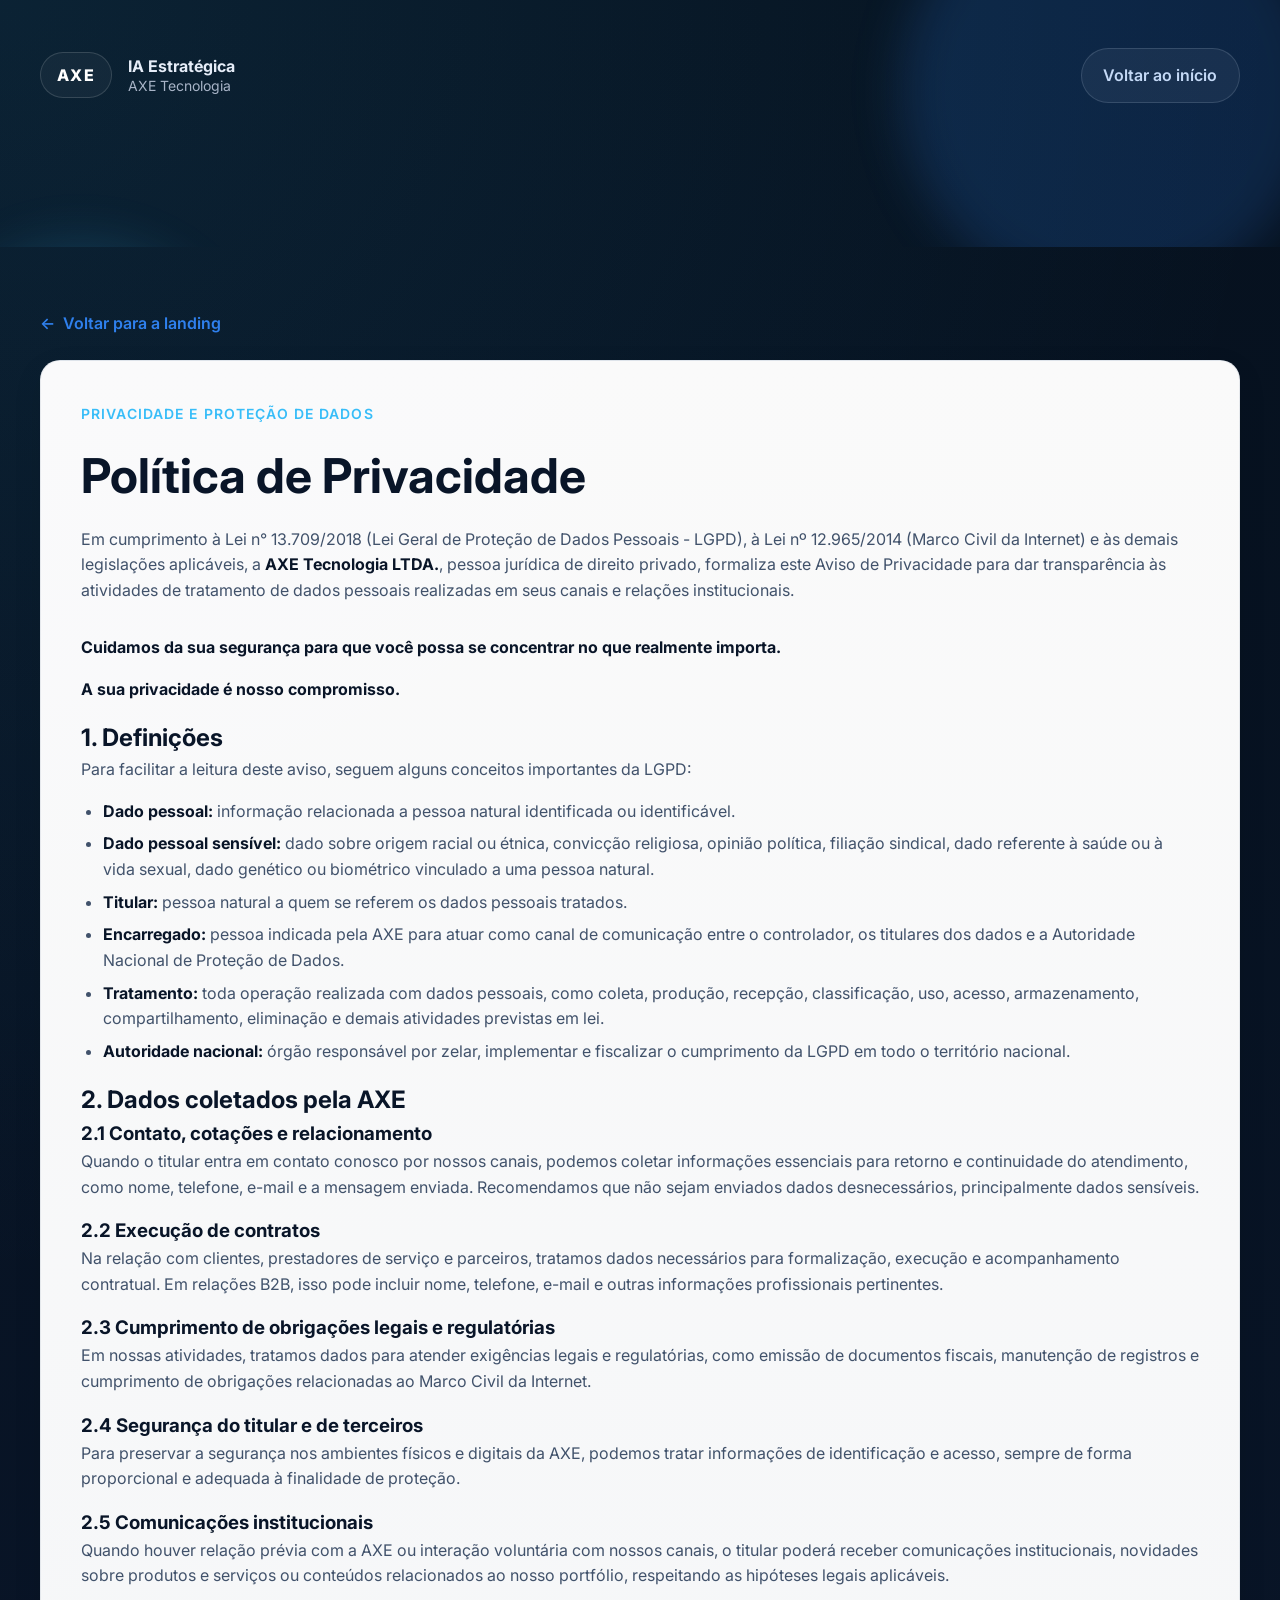
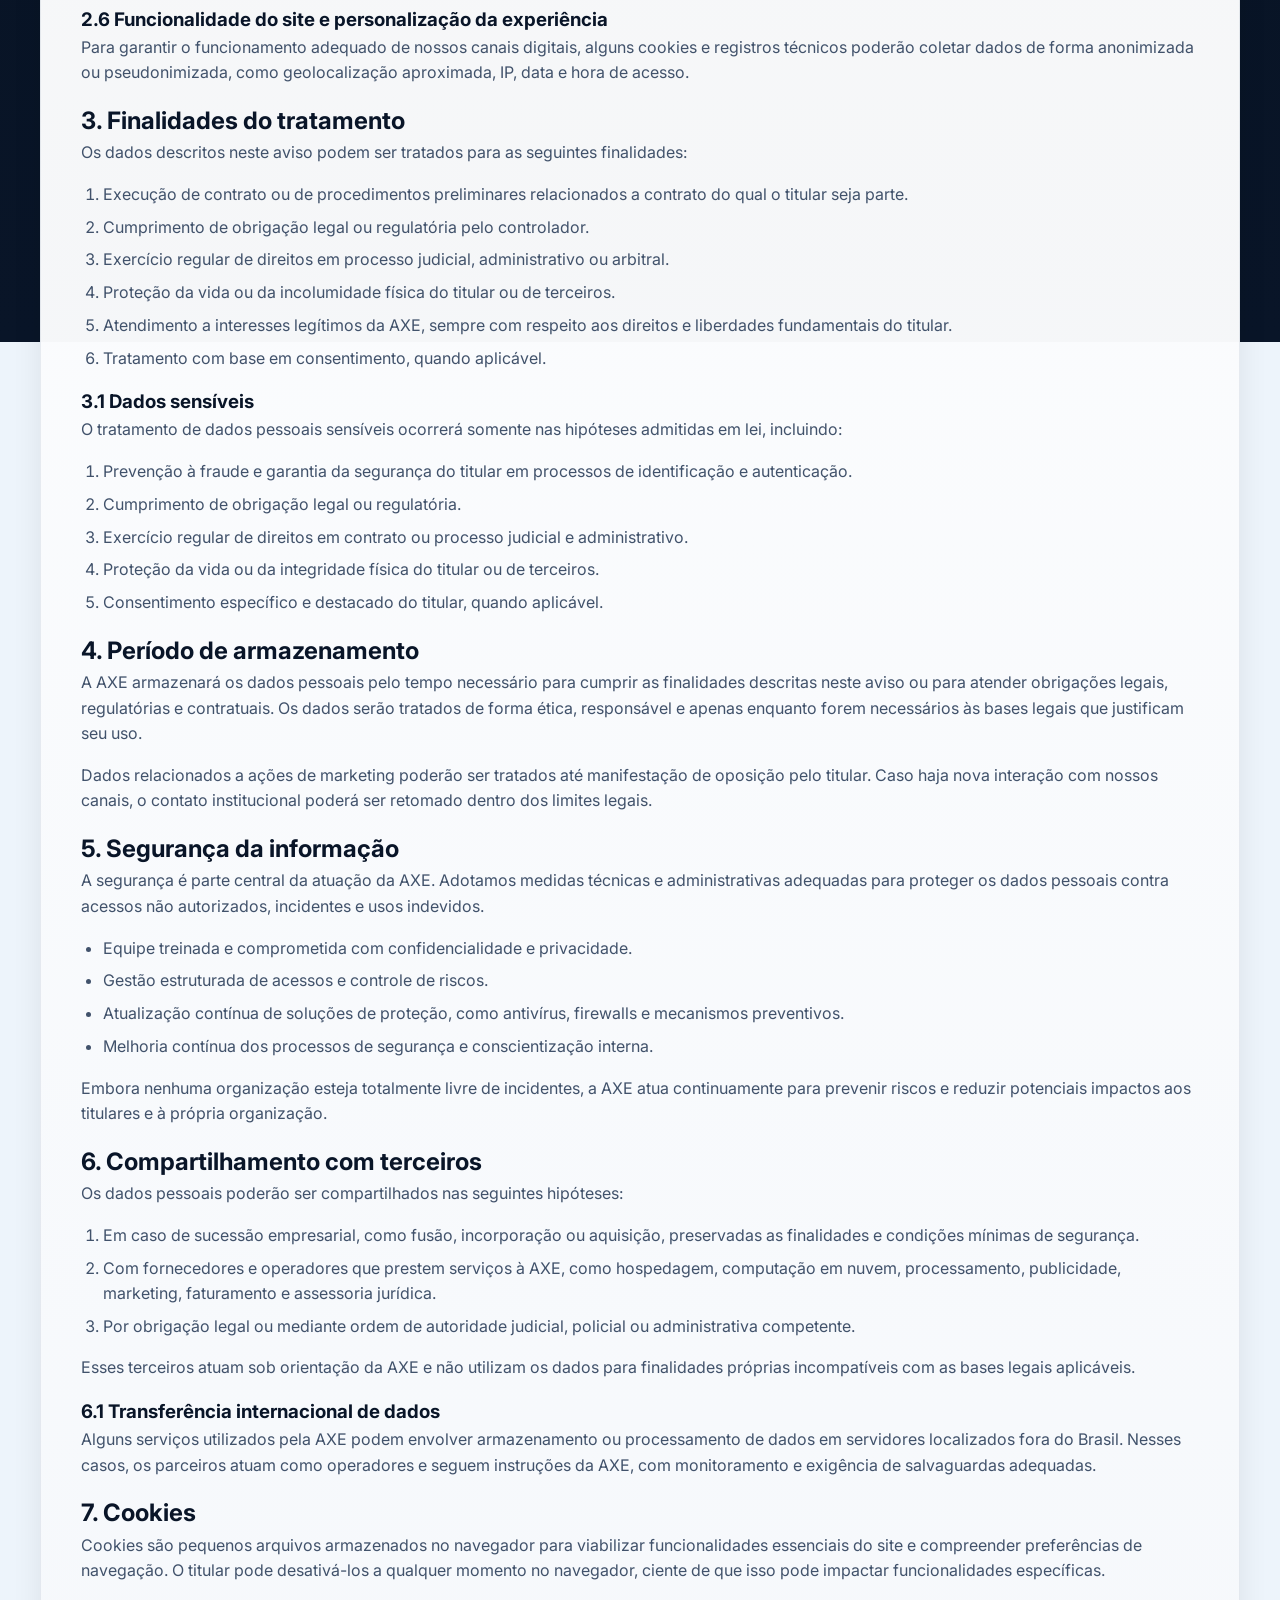
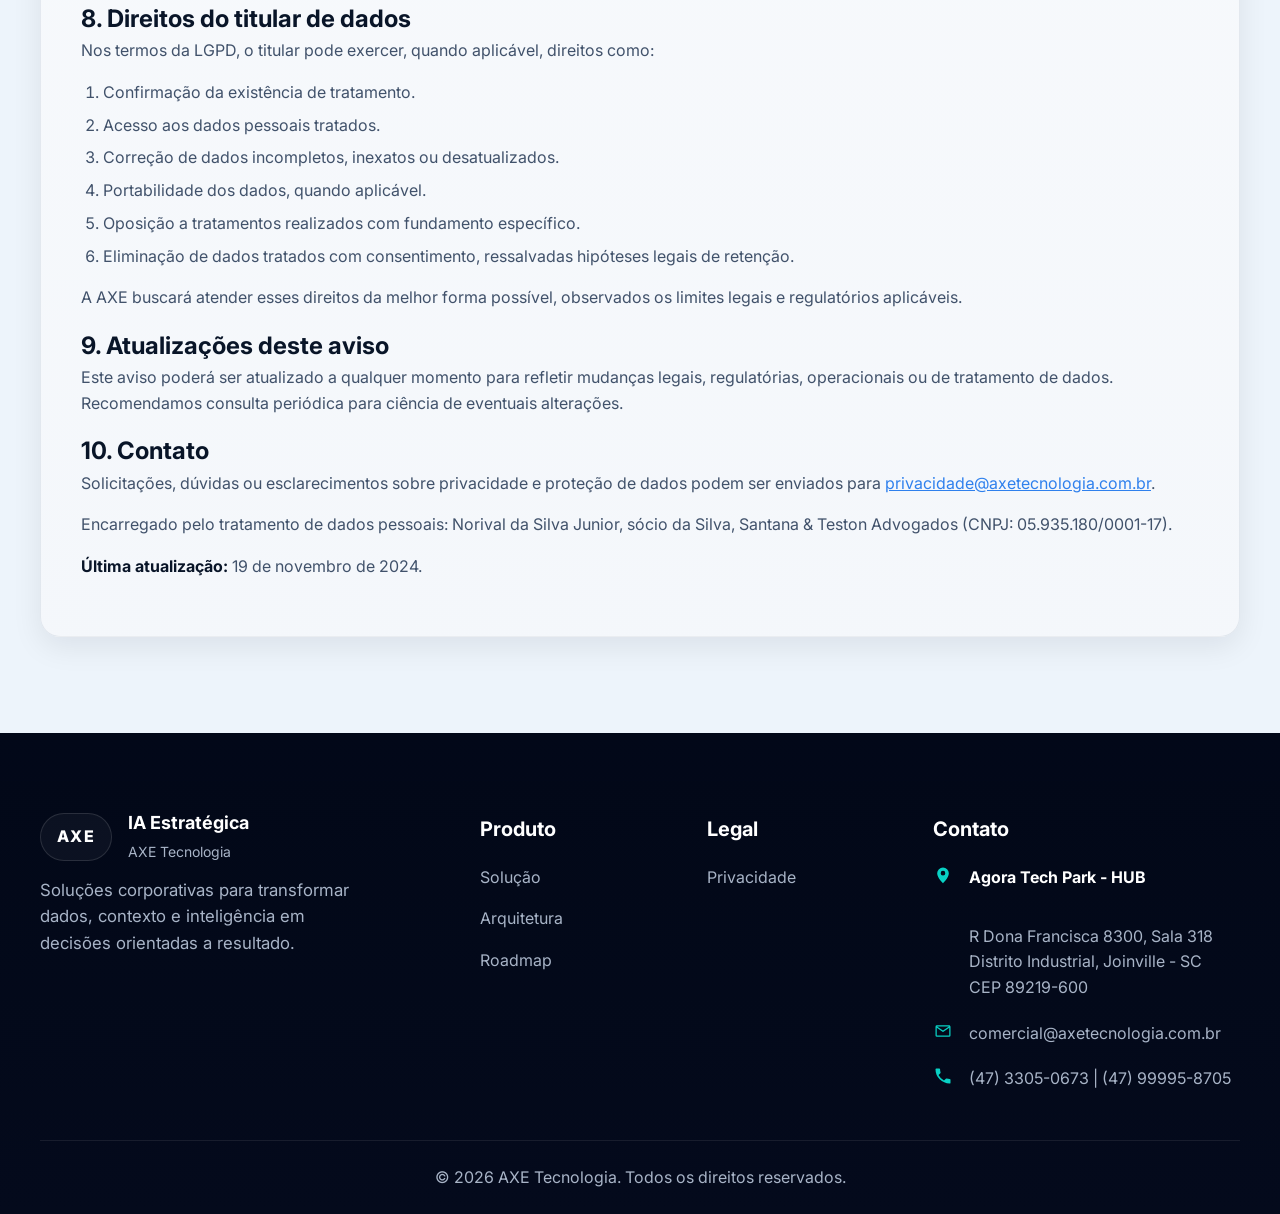
==== privacidade.html @ 48441ccb "Remodelagem da landpage com foco em negócios e não apenas comercial" ====
<!DOCTYPE html>
<html lang="pt-BR">
<head>
    <meta charset="UTF-8">
    <meta name="viewport" content="width=device-width, initial-scale=1.0">
    <title>Política de Privacidade | AXE Tecnologia</title>
    <meta name="description" content="Aviso de Privacidade da AXE Tecnologia com informações sobre coleta, uso, armazenamento, compartilhamento e direitos relacionados a dados pessoais.">
    <meta name="robots" content="index, follow">
    <link rel="shortcut icon" href="favicon.ico">
    <link rel="preconnect" href="https://fonts.googleapis.com">
    <link rel="preconnect" href="https://fonts.gstatic.com" crossorigin>
    <link href="https://fonts.googleapis.com/css2?family=Inter:wght@400;500;600;700;800&display=swap" rel="stylesheet">
    <link rel="stylesheet" href="design-system/tokens.css">
    <link rel="stylesheet" href="design-system/base.css">
    <link rel="stylesheet" href="design-system/components.css">
    <link rel="stylesheet" href="style.css">
    <link rel="stylesheet" href="site-support.css">
</head>
<body class="legal-body">
    <a class="skip-link" href="#conteudo">Ir para o conteúdo</a>

    <header class="hero-shell">
        <div class="container">
            <nav class="site-nav" data-sticky-nav>
                <a class="brand" href="index.html#topo" aria-label="AXE Tecnologia">
                    <span class="brand-mark">AXE</span>
                    <span class="brand-copy">
                        <strong>IA Estratégica</strong>
                        <span>AXE Tecnologia</span>
                    </span>
                </a>
                <a class="ds-button ds-button-secondary" href="index.html">Voltar ao início</a>
            </nav>
        </div>
    </header>

    <main id="conteudo" class="legal-page">
        <div class="container">
            <div class="legal-actions">
                <a class="legal-back-link" href="index.html">
                    <span aria-hidden="true">&larr;</span>
                    <span>Voltar para a landing</span>
                </a>
            </div>

            <article class="legal-card ds-card">
                <span class="eyebrow">Privacidade e proteção de dados</span>
                <h1>Política de Privacidade</h1>
                <p class="legal-intro">
                    Em cumprimento à Lei n° 13.709/2018 (Lei Geral de Proteção de Dados Pessoais - LGPD),
                    à Lei nº 12.965/2014 (Marco Civil da Internet) e às demais legislações aplicáveis,
                    a <strong>AXE Tecnologia LTDA.</strong>, pessoa jurídica de direito privado,
                    formaliza este Aviso de Privacidade para dar transparência às atividades de tratamento
                    de dados pessoais realizadas em seus canais e relações institucionais.
                </p>
                <p><strong>Cuidamos da sua segurança para que você possa se concentrar no que realmente importa.</strong></p>
                <p><strong>A sua privacidade é nosso compromisso.</strong></p>

                <h2>1. Definições</h2>
                <p>Para facilitar a leitura deste aviso, seguem alguns conceitos importantes da LGPD:</p>
                <ul>
                    <li><strong>Dado pessoal:</strong> informação relacionada a pessoa natural identificada ou identificável.</li>
                    <li><strong>Dado pessoal sensível:</strong> dado sobre origem racial ou étnica, convicção religiosa, opinião política, filiação sindical, dado referente à saúde ou à vida sexual, dado genético ou biométrico vinculado a uma pessoa natural.</li>
                    <li><strong>Titular:</strong> pessoa natural a quem se referem os dados pessoais tratados.</li>
                    <li><strong>Encarregado:</strong> pessoa indicada pela AXE para atuar como canal de comunicação entre o controlador, os titulares dos dados e a Autoridade Nacional de Proteção de Dados.</li>
                    <li><strong>Tratamento:</strong> toda operação realizada com dados pessoais, como coleta, produção, recepção, classificação, uso, acesso, armazenamento, compartilhamento, eliminação e demais atividades previstas em lei.</li>
                    <li><strong>Autoridade nacional:</strong> órgão responsável por zelar, implementar e fiscalizar o cumprimento da LGPD em todo o território nacional.</li>
                </ul>

                <h2>2. Dados coletados pela AXE</h2>
                <h3>2.1 Contato, cotações e relacionamento</h3>
                <p>
                    Quando o titular entra em contato conosco por nossos canais, podemos coletar informações
                    essenciais para retorno e continuidade do atendimento, como nome, telefone, e-mail e a
                    mensagem enviada. Recomendamos que não sejam enviados dados desnecessários, principalmente dados sensíveis.
                </p>

                <h3>2.2 Execução de contratos</h3>
                <p>
                    Na relação com clientes, prestadores de serviço e parceiros, tratamos dados necessários para
                    formalização, execução e acompanhamento contratual. Em relações B2B, isso pode incluir nome,
                    telefone, e-mail e outras informações profissionais pertinentes.
                </p>

                <h3>2.3 Cumprimento de obrigações legais e regulatórias</h3>
                <p>
                    Em nossas atividades, tratamos dados para atender exigências legais e regulatórias, como emissão
                    de documentos fiscais, manutenção de registros e cumprimento de obrigações relacionadas ao Marco Civil da Internet.
                </p>

                <h3>2.4 Segurança do titular e de terceiros</h3>
                <p>
                    Para preservar a segurança nos ambientes físicos e digitais da AXE, podemos tratar informações
                    de identificação e acesso, sempre de forma proporcional e adequada à finalidade de proteção.
                </p>

                <h3>2.5 Comunicações institucionais</h3>
                <p>
                    Quando houver relação prévia com a AXE ou interação voluntária com nossos canais, o titular poderá
                    receber comunicações institucionais, novidades sobre produtos e serviços ou conteúdos relacionados
                    ao nosso portfólio, respeitando as hipóteses legais aplicáveis.
                </p>

                <h3>2.6 Funcionalidade do site e personalização da experiência</h3>
                <p>
                    Para garantir o funcionamento adequado de nossos canais digitais, alguns cookies e registros técnicos
                    poderão coletar dados de forma anonimizada ou pseudonimizada, como geolocalização aproximada, IP, data e hora de acesso.
                </p>

                <h2>3. Finalidades do tratamento</h2>
                <p>Os dados descritos neste aviso podem ser tratados para as seguintes finalidades:</p>
                <ol>
                    <li>Execução de contrato ou de procedimentos preliminares relacionados a contrato do qual o titular seja parte.</li>
                    <li>Cumprimento de obrigação legal ou regulatória pelo controlador.</li>
                    <li>Exercício regular de direitos em processo judicial, administrativo ou arbitral.</li>
                    <li>Proteção da vida ou da incolumidade física do titular ou de terceiros.</li>
                    <li>Atendimento a interesses legítimos da AXE, sempre com respeito aos direitos e liberdades fundamentais do titular.</li>
                    <li>Tratamento com base em consentimento, quando aplicável.</li>
                </ol>

                <h3>3.1 Dados sensíveis</h3>
                <p>O tratamento de dados pessoais sensíveis ocorrerá somente nas hipóteses admitidas em lei, incluindo:</p>
                <ol>
                    <li>Prevenção à fraude e garantia da segurança do titular em processos de identificação e autenticação.</li>
                    <li>Cumprimento de obrigação legal ou regulatória.</li>
                    <li>Exercício regular de direitos em contrato ou processo judicial e administrativo.</li>
                    <li>Proteção da vida ou da integridade física do titular ou de terceiros.</li>
                    <li>Consentimento específico e destacado do titular, quando aplicável.</li>
                </ol>

                <h2>4. Período de armazenamento</h2>
                <p>
                    A AXE armazenará os dados pessoais pelo tempo necessário para cumprir as finalidades descritas neste aviso
                    ou para atender obrigações legais, regulatórias e contratuais. Os dados serão tratados de forma ética,
                    responsável e apenas enquanto forem necessários às bases legais que justificam seu uso.
                </p>
                <p>
                    Dados relacionados a ações de marketing poderão ser tratados até manifestação de oposição pelo titular.
                    Caso haja nova interação com nossos canais, o contato institucional poderá ser retomado dentro dos limites legais.
                </p>

                <h2>5. Segurança da informação</h2>
                <p>
                    A segurança é parte central da atuação da AXE. Adotamos medidas técnicas e administrativas adequadas
                    para proteger os dados pessoais contra acessos não autorizados, incidentes e usos indevidos.
                </p>
                <ul>
                    <li>Equipe treinada e comprometida com confidencialidade e privacidade.</li>
                    <li>Gestão estruturada de acessos e controle de riscos.</li>
                    <li>Atualização contínua de soluções de proteção, como antivírus, firewalls e mecanismos preventivos.</li>
                    <li>Melhoria contínua dos processos de segurança e conscientização interna.</li>
                </ul>
                <p>
                    Embora nenhuma organização esteja totalmente livre de incidentes, a AXE atua continuamente para prevenir
                    riscos e reduzir potenciais impactos aos titulares e à própria organização.
                </p>

                <h2>6. Compartilhamento com terceiros</h2>
                <p>Os dados pessoais poderão ser compartilhados nas seguintes hipóteses:</p>
                <ol>
                    <li>Em caso de sucessão empresarial, como fusão, incorporação ou aquisição, preservadas as finalidades e condições mínimas de segurança.</li>
                    <li>Com fornecedores e operadores que prestem serviços à AXE, como hospedagem, computação em nuvem, processamento, publicidade, marketing, faturamento e assessoria jurídica.</li>
                    <li>Por obrigação legal ou mediante ordem de autoridade judicial, policial ou administrativa competente.</li>
                </ol>
                <p>
                    Esses terceiros atuam sob orientação da AXE e não utilizam os dados para finalidades próprias incompatíveis com as bases legais aplicáveis.
                </p>

                <h3>6.1 Transferência internacional de dados</h3>
                <p>
                    Alguns serviços utilizados pela AXE podem envolver armazenamento ou processamento de dados em servidores localizados fora do Brasil.
                    Nesses casos, os parceiros atuam como operadores e seguem instruções da AXE, com monitoramento e exigência de salvaguardas adequadas.
                </p>

                <h2>7. Cookies</h2>
                <p>
                    Cookies são pequenos arquivos armazenados no navegador para viabilizar funcionalidades essenciais do site
                    e compreender preferências de navegação. O titular pode desativá-los a qualquer momento no navegador,
                    ciente de que isso pode impactar funcionalidades específicas.
                </p>

                <h2>8. Direitos do titular de dados</h2>
                <p>Nos termos da LGPD, o titular pode exercer, quando aplicável, direitos como:</p>
                <ol>
                    <li>Confirmação da existência de tratamento.</li>
                    <li>Acesso aos dados pessoais tratados.</li>
                    <li>Correção de dados incompletos, inexatos ou desatualizados.</li>
                    <li>Portabilidade dos dados, quando aplicável.</li>
                    <li>Oposição a tratamentos realizados com fundamento específico.</li>
                    <li>Eliminação de dados tratados com consentimento, ressalvadas hipóteses legais de retenção.</li>
                </ol>
                <p>A AXE buscará atender esses direitos da melhor forma possível, observados os limites legais e regulatórios aplicáveis.</p>

                <h2>9. Atualizações deste aviso</h2>
                <p>
                    Este aviso poderá ser atualizado a qualquer momento para refletir mudanças legais, regulatórias, operacionais
                    ou de tratamento de dados. Recomendamos consulta periódica para ciência de eventuais alterações.
                </p>

                <h2>10. Contato</h2>
                <p>
                    Solicitações, dúvidas ou esclarecimentos sobre privacidade e proteção de dados podem ser enviados para
                    <a href="mailto:privacidade@axetecnologia.com.br">privacidade@axetecnologia.com.br</a>.
                </p>
                <p>
                    Encarregado pelo tratamento de dados pessoais: Norival da Silva Junior, sócio da Silva, Santana &amp; Teston Advogados
                    (CNPJ: 05.935.180/0001-17).
                </p>
                <p><strong>Última atualização:</strong> 19 de novembro de 2024.</p>
            </article>
        </div>
    </main>

    <footer class="site-footer">
        <div class="container footer-shell">
            <div class="footer-column footer-brand-column">
                <a class="footer-brand" href="index.html#topo" aria-label="AXE Tecnologia">
                    <span class="footer-brand-mark">AXE</span>
                    <span class="footer-brand-copy">
                        <strong>IA Estratégica</strong>
                        <span>AXE Tecnologia</span>
                    </span>
                </a>
                <p class="footer-brand-text">Soluções corporativas para transformar dados, contexto e inteligência em decisões orientadas a resultado.</p>
            </div>
            <div class="footer-column">
                <h4>Produto</h4>
                <div class="footer-links-list">
                    <a href="index.html#solucao">Solução</a>
                    <a href="index.html#arquitetura">Arquitetura</a>
                    <a href="index.html#roadmap">Roadmap</a>
                </div>
            </div>
            <div class="footer-column">
                <h4>Legal</h4>
                <div class="footer-links-list">
                    <a href="privacidade.html" aria-current="page">Privacidade</a>
                </div>
            </div>
            <div class="footer-column">
                <h4>Contato</h4>
                <ul class="footer-contact-list">
                    <li>
                        <span class="footer-icon" aria-hidden="true">
                            <svg viewBox="0 0 24 24" focusable="false">
                                <path d="M12 22s7-6.2 7-12a7 7 0 1 0-14 0c0 5.8 7 12 7 12Zm0-9.5A2.5 2.5 0 1 1 12 7a2.5 2.5 0 0 1 0 5.5Z"></path>
                            </svg>
                        </span>
                        <span>
                            <strong>Agora Tech Park - HUB</strong><br>
                            R Dona Francisca 8300, Sala 318<br>
                            Distrito Industrial, Joinville - SC<br>
                            CEP 89219-600
                        </span>
                    </li>
                    <li>
                        <span class="footer-icon" aria-hidden="true">
                            <svg viewBox="0 0 24 24" focusable="false">
                                <path d="M3 6.75A1.75 1.75 0 0 1 4.75 5h14.5C20.22 5 21 5.78 21 6.75v10.5A1.75 1.75 0 0 1 19.25 19H4.75A1.75 1.75 0 0 1 3 17.25V6.75Zm1.9-.25L12 11.43l7.1-4.93H4.9Zm14.6 11V8.18l-6.93 4.82a1 1 0 0 1-1.14 0L4.5 8.18v9.32h15Z"></path>
                            </svg>
                        </span>
                        <a href="mailto:comercial@axetecnologia.com.br">comercial@axetecnologia.com.br</a>
                    </li>
                    <li>
                        <span class="footer-icon" aria-hidden="true">
                            <svg viewBox="0 0 24 24" focusable="false">
                                <path d="M6.62 10.79a15.54 15.54 0 0 0 6.59 6.59l2.2-2.2a1 1 0 0 1 1.02-.24 11.36 11.36 0 0 0 3.57.57 1 1 0 0 1 1 1V20a1 1 0 0 1-1 1A17 17 0 0 1 3 4a1 1 0 0 1 1-1h3.5a1 1 0 0 1 1 1c0 1.22.2 2.42.57 3.57a1 1 0 0 1-.24 1.02l-2.21 2.2Z"></path>
                            </svg>
                        </span>
                        <span>(47) 3305-0673 | (47) 99995-8705</span>
                    </li>
                </ul>
            </div>
        </div>
        <div class="container footer-bottom">
            <p>&copy; 2026 AXE Tecnologia. Todos os direitos reservados.</p>
        </div>
    </footer>
    <script defer src="script.js"></script>
</body>
</html>
---- design-system/tokens.css ----
:root {
  --color-bg: #07111f;
  --color-bg-subtle: #0d1a2d;
  --color-surface: rgba(12, 24, 42, 0.72);
  --color-surface-strong: #101f35;
  --color-surface-soft: #f4f7fb;
  --color-card: #ffffff;
  --color-text: #e6edf8;
  --color-text-soft: #a8b4c7;
  --color-text-strong: #091528;
  --color-text-body: #41526b;
  --color-primary: #2f80ed;
  --color-primary-hover: #1e67cb;
  --color-secondary: #0f2747;
  --color-accent: #38bdf8;
  --color-success: #14b87a;
  --color-warning: #f59e0b;
  --color-danger: #ef4444;
  --color-border: rgba(148, 163, 184, 0.2);
  --color-border-strong: rgba(148, 163, 184, 0.35);

  --font-display: "Inter", Arial, sans-serif;
  --font-body: "Inter", Arial, sans-serif;
  --font-mono: "Consolas", "Courier New", monospace;

  --text-xs: 0.75rem;
  --text-sm: 0.875rem;
  --text-base: 1rem;
  --text-lg: 1.125rem;
  --text-xl: 1.25rem;
  --text-2xl: 1.5rem;
  --text-3xl: 2rem;
  --text-4xl: 3rem;
  --text-5xl: 4.25rem;

  --font-normal: 400;
  --font-medium: 500;
  --font-semibold: 600;
  --font-bold: 700;
  --font-extrabold: 800;

  --space-1: 0.25rem;
  --space-2: 0.5rem;
  --space-3: 0.75rem;
  --space-4: 1rem;
  --space-5: 1.25rem;
  --space-6: 1.5rem;
  --space-8: 2rem;
  --space-10: 2.5rem;
  --space-12: 3rem;
  --space-16: 4rem;
  --space-20: 5rem;
  --space-24: 6rem;

  --radius-sm: 0.5rem;
  --radius-md: 0.875rem;
  --radius-lg: 1.25rem;
  --radius-xl: 1.75rem;
  --radius-pill: 999px;

  --shadow-sm: 0 10px 30px rgba(3, 8, 20, 0.08);
  --shadow-md: 0 20px 60px rgba(3, 8, 20, 0.16);
  --shadow-lg: 0 32px 80px rgba(3, 8, 20, 0.22);

  --transition-fast: 160ms ease;
  --transition-base: 240ms ease;
  --transition-slow: 360ms ease;

  --container-width: 1200px;
}
---- design-system/base.css ----
* {
    margin: 0;
    padding: 0;
    box-sizing: border-box;
}

html {
    scroll-behavior: smooth;
}

body {
    font-family: var(--font-body);
    font-size: var(--text-base);
    line-height: 1.6;
    color: var(--color-text);
    background:
        radial-gradient(circle at top left, rgba(56, 189, 248, 0.12), transparent 30%),
        radial-gradient(circle at top right, rgba(47, 128, 237, 0.16), transparent 28%),
        linear-gradient(180deg, #06111e 0%, #081322 52%, #eef4fb 52%, #eef4fb 100%);
    min-height: 100vh;
}

a {
    color: inherit;
}

button,
input,
select {
    font: inherit;
}

img {
    display: block;
    max-width: 100%;
}

.container {
    width: min(calc(100% - 2rem), var(--container-width));
    margin: 0 auto;
}

.section {
    padding: var(--space-24) 0;
}

main[id],
section[id],
div[id] {
    scroll-margin-top: 7.5rem;
}

.surface-section {
    background: linear-gradient(180deg, rgba(255, 255, 255, 0.96), rgba(244, 247, 251, 0.94));
    color: var(--color-text-strong);
}

.dark-section {
    background:
        linear-gradient(180deg, rgba(7, 17, 31, 0.98), rgba(9, 22, 40, 0.98)),
        var(--color-bg);
}

.section-heading {
    max-width: 820px;
    margin-bottom: var(--space-12);
}

.section-heading h2 {
    font-size: clamp(var(--text-2xl), 4vw, var(--text-4xl));
    line-height: 1.1;
    margin-bottom: var(--space-4);
    color: var(--color-text-strong);
}

.section-heading p {
    color: var(--color-text-body);
    font-size: var(--text-lg);
}

.section-heading-light h2,
.section-heading-light p {
    color: var(--color-text);
}

.eyebrow {
    display: inline-flex;
    align-items: center;
    gap: var(--space-2);
    margin-bottom: var(--space-4);
    color: var(--color-accent);
    font-size: var(--text-sm);
    font-weight: var(--font-semibold);
    letter-spacing: 0.08em;
    text-transform: uppercase;
}

.grid {
    display: grid;
    gap: var(--space-6);
}

.grid-2 {
    grid-template-columns: repeat(2, minmax(0, 1fr));
}

.grid-3 {
    grid-template-columns: repeat(3, minmax(0, 1fr));
}

.grid-4 {
    grid-template-columns: repeat(4, minmax(0, 1fr));
}

.skip-link {
    position: absolute;
    left: -9999px;
    top: auto;
    width: 1px;
    height: 1px;
    overflow: hidden;
}

.skip-link:focus {
    left: 1rem;
    top: 1rem;
    width: auto;
    height: auto;
    padding: 0.8rem 1rem;
    border-radius: var(--radius-md);
    background: #fff;
    color: #000;
    z-index: 3000;
}

.reveal {
    opacity: 0;
    transform: translateY(24px);
}

.reveal.revealed {
    opacity: 1;
    transform: translateY(0);
    transition: opacity var(--transition-slow), transform var(--transition-slow);
}

@media (max-width: 1100px) {
    .grid-4 {
        grid-template-columns: repeat(2, minmax(0, 1fr));
    }

    .grid-3 {
        grid-template-columns: repeat(2, minmax(0, 1fr));
    }
}

@media (max-width: 820px) {
    body {
        background:
            linear-gradient(180deg, #06111e 0%, #081322 38%, #eef4fb 38%, #eef4fb 100%);
    }

    .grid-2,
    .grid-3,
    .grid-4 {
        grid-template-columns: 1fr;
    }

    .section {
        padding: var(--space-16) 0;
    }

    main[id],
    section[id],
    div[id] {
        scroll-margin-top: 6.5rem;
    }
}
---- design-system/components.css ----
.ds-card {
    background: var(--color-card);
    border: 1px solid var(--color-border);
    border-radius: var(--radius-lg);
    box-shadow: var(--shadow-sm);
}

.ds-button {
    display: inline-flex;
    align-items: center;
    justify-content: center;
    gap: var(--space-2);
    min-height: 48px;
    padding: 0.85rem 1.35rem;
    border: 1px solid transparent;
    border-radius: var(--radius-pill);
    text-decoration: none;
    font-weight: var(--font-semibold);
    transition:
        transform var(--transition-fast),
        background-color var(--transition-fast),
        border-color var(--transition-fast),
        color var(--transition-fast),
        box-shadow var(--transition-fast);
    cursor: pointer;
}

.ds-button:hover,
.ds-button:focus-visible {
    transform: translateY(-1px);
}

.ds-button-primary {
    background: linear-gradient(135deg, var(--color-primary), #56a5ff);
    color: #fff;
    box-shadow: 0 12px 30px rgba(47, 128, 237, 0.25);
}

.ds-button-primary:hover,
.ds-button-primary:focus-visible {
    background: linear-gradient(135deg, var(--color-primary-hover), var(--color-primary));
}

.ds-button-secondary {
    background: rgba(255, 255, 255, 0.06);
    border-color: rgba(255, 255, 255, 0.15);
    color: var(--color-text);
}

.ds-button-secondary:hover,
.ds-button-secondary:focus-visible {
    background: rgba(255, 255, 255, 0.12);
}

.ds-button-ghost {
    background: rgba(255, 255, 255, 0.04);
    border-color: rgba(255, 255, 255, 0.15);
    color: var(--color-text);
}

.ds-button-ghost:hover,
.ds-button-ghost:focus-visible {
    background: rgba(255, 255, 255, 0.08);
}

.ds-badge {
    display: inline-flex;
    align-items: center;
    padding: 0.55rem 0.9rem;
    border-radius: var(--radius-pill);
    font-size: var(--text-sm);
    font-weight: var(--font-medium);
}

.ds-badge-info {
    color: #dff3ff;
    background: rgba(47, 128, 237, 0.18);
}

.ds-badge-neutral {
    color: var(--color-text-soft);
    background: rgba(255, 255, 255, 0.06);
}

.ds-alert {
    padding: var(--space-5) var(--space-6);
    border-radius: var(--radius-md);
    border: 1px solid transparent;
}

.ds-alert strong {
    display: block;
    margin-bottom: var(--space-2);
}

.ds-alert-info {
    background: rgba(47, 128, 237, 0.12);
    border-color: rgba(47, 128, 237, 0.28);
    color: #d9ecff;
}

.ds-alert-success {
    background: rgba(20, 184, 122, 0.1);
    border-color: rgba(20, 184, 122, 0.24);
    color: #0f5132;
}

.field-row {
    display: grid;
    grid-template-columns: repeat(2, minmax(0, 1fr));
    gap: var(--space-4);
}

.field-group {
    display: grid;
    gap: var(--space-2);
}

.field-label {
    color: var(--color-text-strong);
    font-weight: var(--font-semibold);
}

.field-control {
    width: 100%;
    min-height: 50px;
    padding: 0.85rem 1rem;
    border: 1px solid rgba(9, 21, 40, 0.14);
    border-radius: var(--radius-md);
    background: #fff;
    color: var(--color-text-strong);
}

.field-control:focus-visible {
    outline: 2px solid rgba(47, 128, 237, 0.4);
    outline-offset: 1px;
    border-color: var(--color-primary);
}

@media (max-width: 820px) {
    .field-row {
        grid-template-columns: 1fr;
    }
}
---- style.css ----
.hero-shell {
    position: relative;
    padding: var(--space-8) 0 var(--space-24);
    overflow: hidden;
}

.hero-shell::before,
.hero-shell::after {
    content: "";
    position: absolute;
    border-radius: 50%;
    filter: blur(24px);
    pointer-events: none;
}

.hero-shell::before {
    width: 420px;
    height: 420px;
    top: -120px;
    right: -40px;
    background: rgba(47, 128, 237, 0.18);
}

.hero-shell::after {
    width: 320px;
    height: 320px;
    top: 240px;
    left: -80px;
    background: rgba(56, 189, 248, 0.14);
}

.site-nav {
    display: flex;
    align-items: center;
    justify-content: space-between;
    gap: var(--space-4);
    padding: var(--space-4) 0 var(--space-12);
    transition:
        background var(--transition-base),
        border-color var(--transition-base),
        box-shadow var(--transition-base),
        transform var(--transition-base),
        padding var(--transition-base);
}

.site-nav.is-sticky {
    position: fixed;
    top: 0.85rem;
    left: 50%;
    z-index: 1800;
    width: min(calc(100% - 2rem), var(--container-width));
    padding: 0.95rem 1.25rem;
    border: 1px solid rgba(255, 255, 255, 0.1);
    border-radius: calc(var(--radius-lg) + 0.25rem);
    background: rgba(7, 17, 31, 0.82);
    box-shadow: 0 18px 48px rgba(3, 8, 20, 0.28);
    backdrop-filter: blur(16px);
    transform: translateX(-50%);
}

.site-nav.is-sticky .brand-mark {
    min-width: 56px;
    height: 40px;
    padding: 0 var(--space-3);
}

.site-nav.is-sticky .brand-copy strong {
    font-size: 0.96rem;
}

.site-nav.is-sticky .brand-copy span {
    font-size: 0.8rem;
}

.site-nav.is-sticky .nav-links {
    gap: var(--space-5);
}

.site-nav.is-sticky .nav-links a {
    font-size: 0.96rem;
}

.site-nav.is-sticky .ds-button {
    min-height: 42px;
    padding-top: 0.7rem;
    padding-bottom: 0.7rem;
}

.brand {
    display: inline-flex;
    align-items: center;
    gap: var(--space-4);
    text-decoration: none;
}

.brand-mark {
    display: inline-flex;
    align-items: center;
    justify-content: center;
    min-width: 62px;
    height: 46px;
    padding: 0 var(--space-4);
    border: 1px solid rgba(255, 255, 255, 0.14);
    border-radius: var(--radius-pill);
    background: rgba(255, 255, 255, 0.04);
    color: #fff;
    font-weight: var(--font-extrabold);
    letter-spacing: 0.08em;
}

.brand-copy {
    display: flex;
    flex-direction: column;
    gap: 2px;
    color: var(--color-text);
    line-height: 1.15;
}

.brand-copy strong {
    font-size: var(--text-base);
}

.brand-copy span {
    color: var(--color-text-soft);
    font-size: var(--text-sm);
}

.nav-links {
    display: flex;
    align-items: center;
    gap: var(--space-6);
}

.nav-links a {
    position: relative;
    text-decoration: none;
    color: var(--color-text-soft);
    transition: color var(--transition-fast);
}

.nav-links a:not(.ds-button)::after {
    content: "";
    position: absolute;
    left: 0;
    right: 0;
    bottom: -0.45rem;
    height: 2px;
    border-radius: var(--radius-pill);
    background: linear-gradient(135deg, var(--color-accent), var(--color-primary));
    transform: scaleX(0);
    transform-origin: center;
    transition: transform var(--transition-fast);
}

.nav-links a:hover,
.nav-links a:focus-visible {
    color: var(--color-text);
}

.nav-links a.is-active:not(.ds-button) {
    color: var(--color-text);
    font-weight: var(--font-semibold);
}

.nav-links a.is-active:not(.ds-button)::after {
    transform: scaleX(1);
}

.nav-toggle {
    display: none;
    border: 1px solid rgba(255, 255, 255, 0.18);
    border-radius: var(--radius-pill);
    background: rgba(255, 255, 255, 0.06);
    color: var(--color-text);
    padding: 0.7rem 1rem;
}

.nav-cta {
    margin-left: var(--space-3);
}

.hero-grid {
    display: grid;
    grid-template-columns: minmax(0, 1.25fr) minmax(360px, 0.85fr);
    gap: var(--space-8);
    align-items: center;
}

.hero-copy h1 {
    font-size: clamp(2.8rem, 6vw, var(--text-5xl));
    line-height: 1;
    letter-spacing: -0.04em;
    margin-bottom: var(--space-5);
}

.hero-text {
    max-width: 760px;
    color: var(--color-text-soft);
    font-size: clamp(var(--text-lg), 2vw, 1.32rem);
}

.hero-actions,
.cta-actions,
.hero-pills {
    display: flex;
    flex-wrap: wrap;
    gap: var(--space-4);
}

.hero-actions {
    margin-top: var(--space-8);
}

.hero-pills {
    margin-top: var(--space-6);
}

.ds-card {
    background: var(--color-card);
    border: 1px solid var(--color-border);
    border-radius: var(--radius-lg);
    box-shadow: var(--shadow-sm);
}

.hero-panel {
    display: grid;
    gap: var(--space-4);
}

.hero-panel-card,
.metric-card {
    background:
        linear-gradient(180deg, rgba(16, 31, 53, 0.92), rgba(9, 22, 40, 0.96));
    border-color: rgba(255, 255, 255, 0.08);
    color: var(--color-text);
}

.hero-panel-card {
    padding: var(--space-6);
}

.panel-label {
    color: var(--color-accent);
    font-size: var(--text-sm);
    font-weight: var(--font-semibold);
    text-transform: uppercase;
    letter-spacing: 0.06em;
    margin-bottom: var(--space-4);
}

.panel-list {
    list-style: none;
    display: grid;
    gap: var(--space-4);
}

.panel-list li {
    position: relative;
    padding-left: var(--space-5);
    color: var(--color-text-soft);
}

.panel-list li::before {
    content: "";
    position: absolute;
    left: 0;
    top: 0.65rem;
    width: 8px;
    height: 8px;
    border-radius: 50%;
    background: linear-gradient(135deg, var(--color-accent), var(--color-primary));
}

.hero-stats {
    display: grid;
    grid-template-columns: repeat(3, minmax(0, 1fr));
    gap: var(--space-4);
}

.metric-card {
    padding: var(--space-5);
}

.metric-card strong {
    display: block;
    margin-bottom: var(--space-2);
    font-size: var(--text-xl);
}

.metric-card span {
    color: var(--color-text-soft);
    font-size: var(--text-sm);
}

.insight-card,
.capability-card,
.quote-card,
.roadmap-card,
.governance-card {
    padding: var(--space-8);
}

.insight-card h3,
.capability-card h3,
.roadmap-card h3,
.governance-card h3 {
    margin-bottom: var(--space-3);
    font-size: var(--text-xl);
    color: var(--color-text-strong);
}

.insight-card p,
.capability-card p,
.roadmap-card p,
.governance-card p,
.quote-card p {
    color: var(--color-text-body);
}

.icon-chip,
.architecture-step,
.roadmap-phase {
    display: inline-flex;
    align-items: center;
    justify-content: center;
    min-width: 52px;
    height: 52px;
    margin-bottom: var(--space-5);
    padding: 0 var(--space-4);
    border-radius: var(--radius-pill);
    font-weight: var(--font-bold);
}

.icon-chip {
    color: var(--color-primary);
    background: rgba(47, 128, 237, 0.1);
}

.architecture-grid .ds-card {
    background: rgba(255, 255, 255, 0.05);
    border-color: rgba(255, 255, 255, 0.08);
    box-shadow: none;
}

.architecture-card {
    padding: var(--space-8);
}

.architecture-card h3,
.architecture-card p {
    color: var(--color-text);
}

.architecture-card p {
    color: var(--color-text-soft);
}

.architecture-step {
    color: #fff;
    background: linear-gradient(135deg, var(--color-primary), var(--color-accent));
}

.architecture-note {
    margin-top: var(--space-6);
}

.quote-card {
    position: relative;
}

.quote-card::before {
    content: "\"";
    position: absolute;
    top: 0.4rem;
    left: 1.25rem;
    color: rgba(47, 128, 237, 0.18);
    font-size: 5rem;
    line-height: 1;
    font-weight: var(--font-extrabold);
}

.quote-card p {
    position: relative;
    z-index: 1;
    padding-top: var(--space-6);
}

.roadmap-grid {
    align-items: stretch;
}

.roadmap-card small {
    display: block;
    margin-top: var(--space-5);
    color: var(--color-primary);
    font-weight: var(--font-semibold);
}

.roadmap-phase {
    color: #fff;
    background: var(--color-secondary);
}

.check-list {
    list-style: none;
    display: grid;
    gap: var(--space-4);
}

.check-list li {
    position: relative;
    padding-left: 1.75rem;
    color: var(--color-text-body);
}

.check-list li::before {
    content: "";
    position: absolute;
    left: 0;
    top: 0.45rem;
    width: 12px;
    height: 12px;
    border-radius: 50%;
    background: var(--color-success);
    box-shadow: 0 0 0 6px rgba(20, 184, 122, 0.1);
}

.cta-section {
    background:
        linear-gradient(135deg, rgba(8, 19, 34, 0.98), rgba(15, 39, 71, 0.98));
}

.cta-shell {
    display: grid;
    grid-template-columns: minmax(0, 1.4fr) auto;
    gap: var(--space-8);
    align-items: center;
}

.cta-shell h2 {
    font-size: clamp(var(--text-2xl), 4vw, var(--text-4xl));
    margin-bottom: var(--space-4);
}

.cta-shell p {
    color: var(--color-text-soft);
    max-width: 760px;
}

.diagnostico-modal {
    position: fixed;
    inset: 0;
    display: none;
    align-items: center;
    justify-content: center;
    padding: var(--space-4);
    background: rgba(5, 10, 18, 0.66);
    backdrop-filter: blur(8px);
    z-index: 2000;
}

.diagnostico-modal[aria-hidden="false"] {
    display: flex;
}

.diagnostico-dialog {
    position: relative;
    width: min(100%, 760px);
    padding: var(--space-8);
    background: linear-gradient(180deg, #ffffff, #f7fafe);
}

.diagnostico-dialog h2 {
    color: var(--color-text-strong);
    font-size: clamp(var(--text-2xl), 4vw, var(--text-3xl));
    margin-bottom: var(--space-3);
}

.diagnostico-sub {
    color: var(--color-text-body);
    margin-bottom: var(--space-6);
}

.diagnostico-form {
    display: grid;
    gap: var(--space-5);
}

.diagnostico-resultado {
    display: grid;
    gap: var(--space-4);
    margin-top: var(--space-6);
}

.diagnostico-fechar {
    position: absolute;
    top: 1rem;
    right: 1rem;
    width: 40px;
    height: 40px;
    border: none;
    border-radius: 50%;
    background: rgba(9, 21, 40, 0.06);
    color: var(--color-text-strong);
    font-size: 1.2rem;
    cursor: pointer;
}

.site-footer {
    background: #050d18;
    color: var(--color-text-soft);
    padding: var(--space-8) 0;
}

.footer-shell {
    display: flex;
    align-items: flex-start;
    justify-content: space-between;
    gap: var(--space-6);
}

.footer-shell strong {
    display: block;
    margin-bottom: var(--space-2);
    color: var(--color-text);
}

.footer-links {
    display: flex;
    flex-wrap: wrap;
    gap: var(--space-4);
}

.footer-links a {
    text-decoration: none;
    color: var(--color-text-soft);
}

.footer-links a:hover,
.footer-links a:focus-visible {
    color: var(--color-text);
}

.whatsapp-button {
    position: fixed;
    right: 1.25rem;
    bottom: 1.25rem;
    z-index: 1000;
    width: 62px;
    height: 62px;
    display: inline-flex;
    align-items: center;
    justify-content: center;
    border-radius: 50%;
    background: linear-gradient(135deg, #27d167, #18a84d);
    box-shadow: var(--shadow-md);
    transition: transform var(--transition-fast);
}

.whatsapp-button img {
    width: 28px;
    height: 28px;
}

.whatsapp-button:hover,
.whatsapp-button:focus-visible {
    transform: scale(1.06);
}

@media (max-width: 1100px) {
    .hero-grid,
    .cta-shell {
        grid-template-columns: 1fr;
    }

    .hero-stats {
        grid-template-columns: 1fr;
    }
}

@media (max-width: 820px) {
    body {
        background:
            linear-gradient(180deg, #06111e 0%, #081322 38%, #eef4fb 38%, #eef4fb 100%);
    }

    .site-nav {
        flex-wrap: wrap;
    }

    .site-nav.is-sticky {
        top: 0.5rem;
        width: calc(100% - 1rem);
        padding: 0.9rem 1rem;
    }

    .site-nav.is-sticky .brand-mark {
        min-width: 52px;
        height: 38px;
    }

    .site-nav.is-sticky .nav-links {
        gap: var(--space-3);
    }


    .nav-toggle {
        display: inline-flex;
    }

    .nav-links {
        width: 100%;
        display: none;
        flex-direction: column;
        align-items: stretch;
        gap: var(--space-3);
        padding: var(--space-4);
        border: 1px solid rgba(255, 255, 255, 0.1);
        border-radius: var(--radius-lg);
        background: rgba(255, 255, 255, 0.04);
    }

    .nav-links.is-open {
        display: flex;
    }

    .nav-cta {
        margin-left: 0;
    }

    .hero-shell {
        padding-bottom: var(--space-16);
    }

    .insight-card,
    .capability-card,
    .quote-card,
    .roadmap-card,
    .governance-card,
    .architecture-card,
    .hero-panel-card,
    .diagnostico-dialog {
        padding: var(--space-6);
    }

    .footer-shell {
        flex-direction: column;
    }
}
---- site-support.css ----
.site-footer {
    background:
        linear-gradient(180deg, rgba(2, 8, 24, 0.98), rgba(4, 10, 28, 1)),
        #040a1c;
    color: var(--color-text-soft);
    padding: var(--space-20) 0 var(--space-6);
}

.footer-shell {
    display: grid;
    grid-template-columns: minmax(0, 1.5fr) repeat(2, minmax(160px, 0.7fr)) minmax(280px, 1.15fr);
    gap: var(--space-10);
    align-items: start;
}

.footer-column h4 {
    margin-bottom: var(--space-5);
    color: #fff;
    font-size: var(--text-xl);
}

.footer-brand {
    display: inline-flex;
    align-items: center;
    gap: var(--space-4);
    text-decoration: none;
}

.footer-brand-mark {
    display: inline-flex;
    align-items: center;
    justify-content: center;
    min-width: 68px;
    height: 48px;
    padding: 0 var(--space-4);
    border: 1px solid rgba(255, 255, 255, 0.12);
    border-radius: var(--radius-pill);
    background: rgba(255, 255, 255, 0.04);
    color: #fff;
    font-weight: var(--font-extrabold);
    letter-spacing: 0.08em;
}

.footer-brand-copy {
    display: flex;
    flex-direction: column;
    gap: 2px;
    line-height: 1.15;
}

.footer-brand-copy strong {
    color: #fff;
    font-size: var(--text-lg);
}

.footer-brand-copy span {
    color: var(--color-text-soft);
    font-size: var(--text-sm);
}

.footer-brand-text {
    max-width: 340px;
    margin-top: var(--space-4);
    color: var(--color-text-soft);
    font-size: 1.05rem;
}

.footer-links-list {
    display: grid;
    gap: var(--space-4);
}

.footer-links-list a,
.footer-contact-list a {
    color: var(--color-text-soft);
    text-decoration: none;
    transition: color var(--transition-fast);
}

.footer-links-list a:hover,
.footer-links-list a:focus-visible,
.footer-contact-list a:hover,
.footer-contact-list a:focus-visible {
    color: #fff;
}

.footer-contact-list {
    list-style: none;
    display: grid;
    gap: var(--space-5);
}

.footer-contact-list li {
    display: grid;
    grid-template-columns: 20px 1fr;
    gap: var(--space-4);
    align-items: start;
}

.footer-contact-list strong {
    color: #fff;
}

.footer-icon {
    display: inline-flex;
    width: 20px;
    height: 20px;
    color: #08d1c4;
}

.footer-icon svg {
    width: 100%;
    height: 100%;
    fill: currentColor;
}

.footer-bottom {
    margin-top: var(--space-12);
    padding-top: var(--space-6);
    border-top: 1px solid rgba(255, 255, 255, 0.08);
    text-align: center;
}

.footer-bottom p {
    color: var(--color-text-soft);
}

.legal-body {
    background:
        radial-gradient(circle at top left, rgba(56, 189, 248, 0.1), transparent 28%),
        linear-gradient(180deg, #06111e 0%, #091528 44%, #edf4fb 44%, #edf4fb 100%);
}

.legal-page {
    padding: var(--space-16) 0 var(--space-24);
}

.legal-actions {
    display: flex;
    justify-content: space-between;
    align-items: center;
    gap: var(--space-4);
    margin-bottom: var(--space-6);
}

.legal-back-link {
    display: inline-flex;
    align-items: center;
    gap: var(--space-2);
    color: var(--color-primary);
    text-decoration: none;
    font-weight: var(--font-semibold);
}

.legal-back-link:hover,
.legal-back-link:focus-visible {
    color: var(--color-primary-hover);
}

.legal-card {
    padding: var(--space-10);
    background: linear-gradient(180deg, rgba(255, 255, 255, 0.98), rgba(244, 247, 251, 0.98));
}

.legal-card h1 {
    margin-bottom: var(--space-3);
    color: var(--color-text-strong);
    font-size: clamp(var(--text-3xl), 4vw, var(--text-4xl));
}

.legal-card h2,
.legal-card h3,
.legal-card strong,
.legal-card p strong,
.legal-card li strong {
    color: var(--color-text-strong);
}

.legal-card p,
.legal-card li {
    color: var(--color-text-body);
}

.legal-card p,
.legal-card ul,
.legal-card ol {
    margin-bottom: var(--space-4);
}

.legal-card ul,
.legal-card ol {
    padding-left: 1.4rem;
}

.legal-card li + li {
    margin-top: 0.45rem;
}

.legal-card a {
    color: var(--color-primary);
}

.legal-card .eyebrow {
    margin-bottom: var(--space-3);
}

.legal-card .legal-intro {
    margin-bottom: var(--space-8);
}

@media (max-width: 1100px) {
    .footer-shell {
        grid-template-columns: repeat(2, minmax(0, 1fr));
    }
}

@media (max-width: 820px) {
    .site-footer {
        padding-top: var(--space-16);
    }

    .footer-shell {
        grid-template-columns: 1fr;
        gap: var(--space-8);
    }

    .legal-actions {
        flex-direction: column;
        align-items: flex-start;
    }

    .legal-card {
        padding: var(--space-6);
    }
}
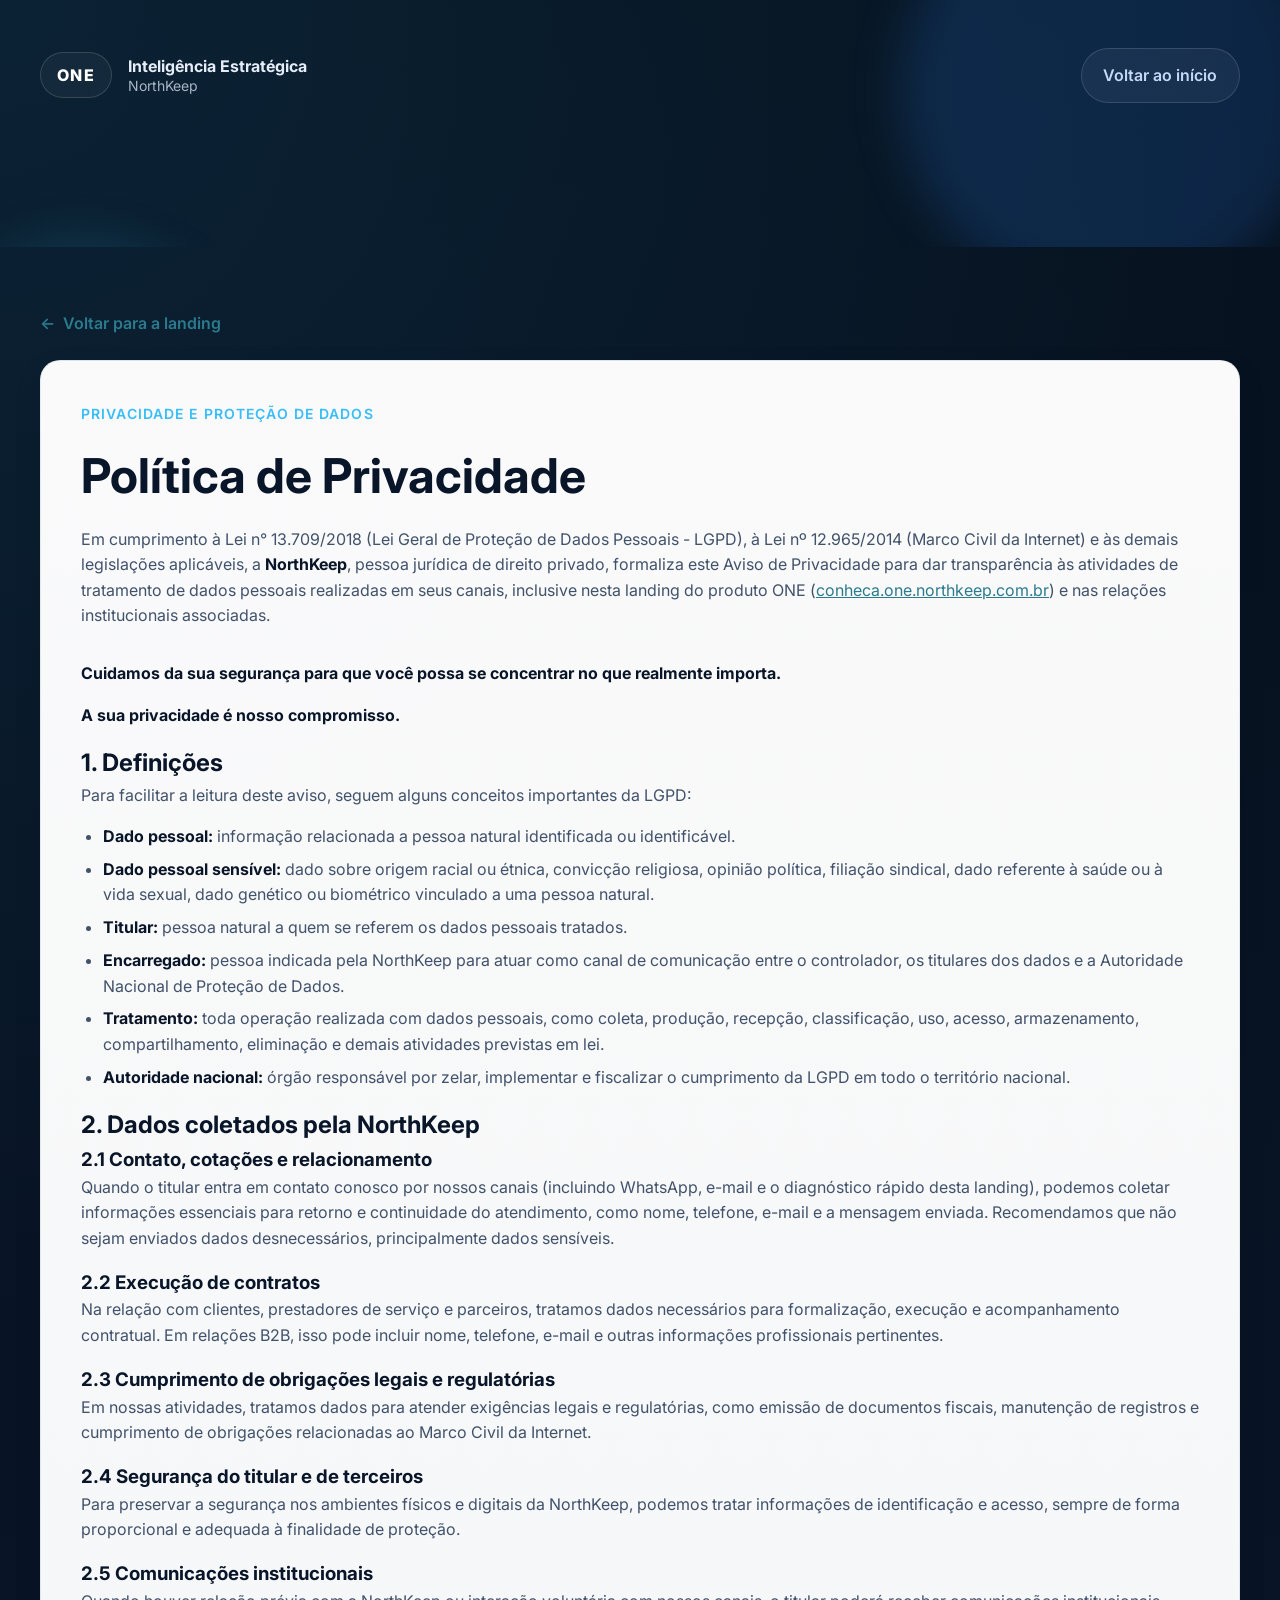
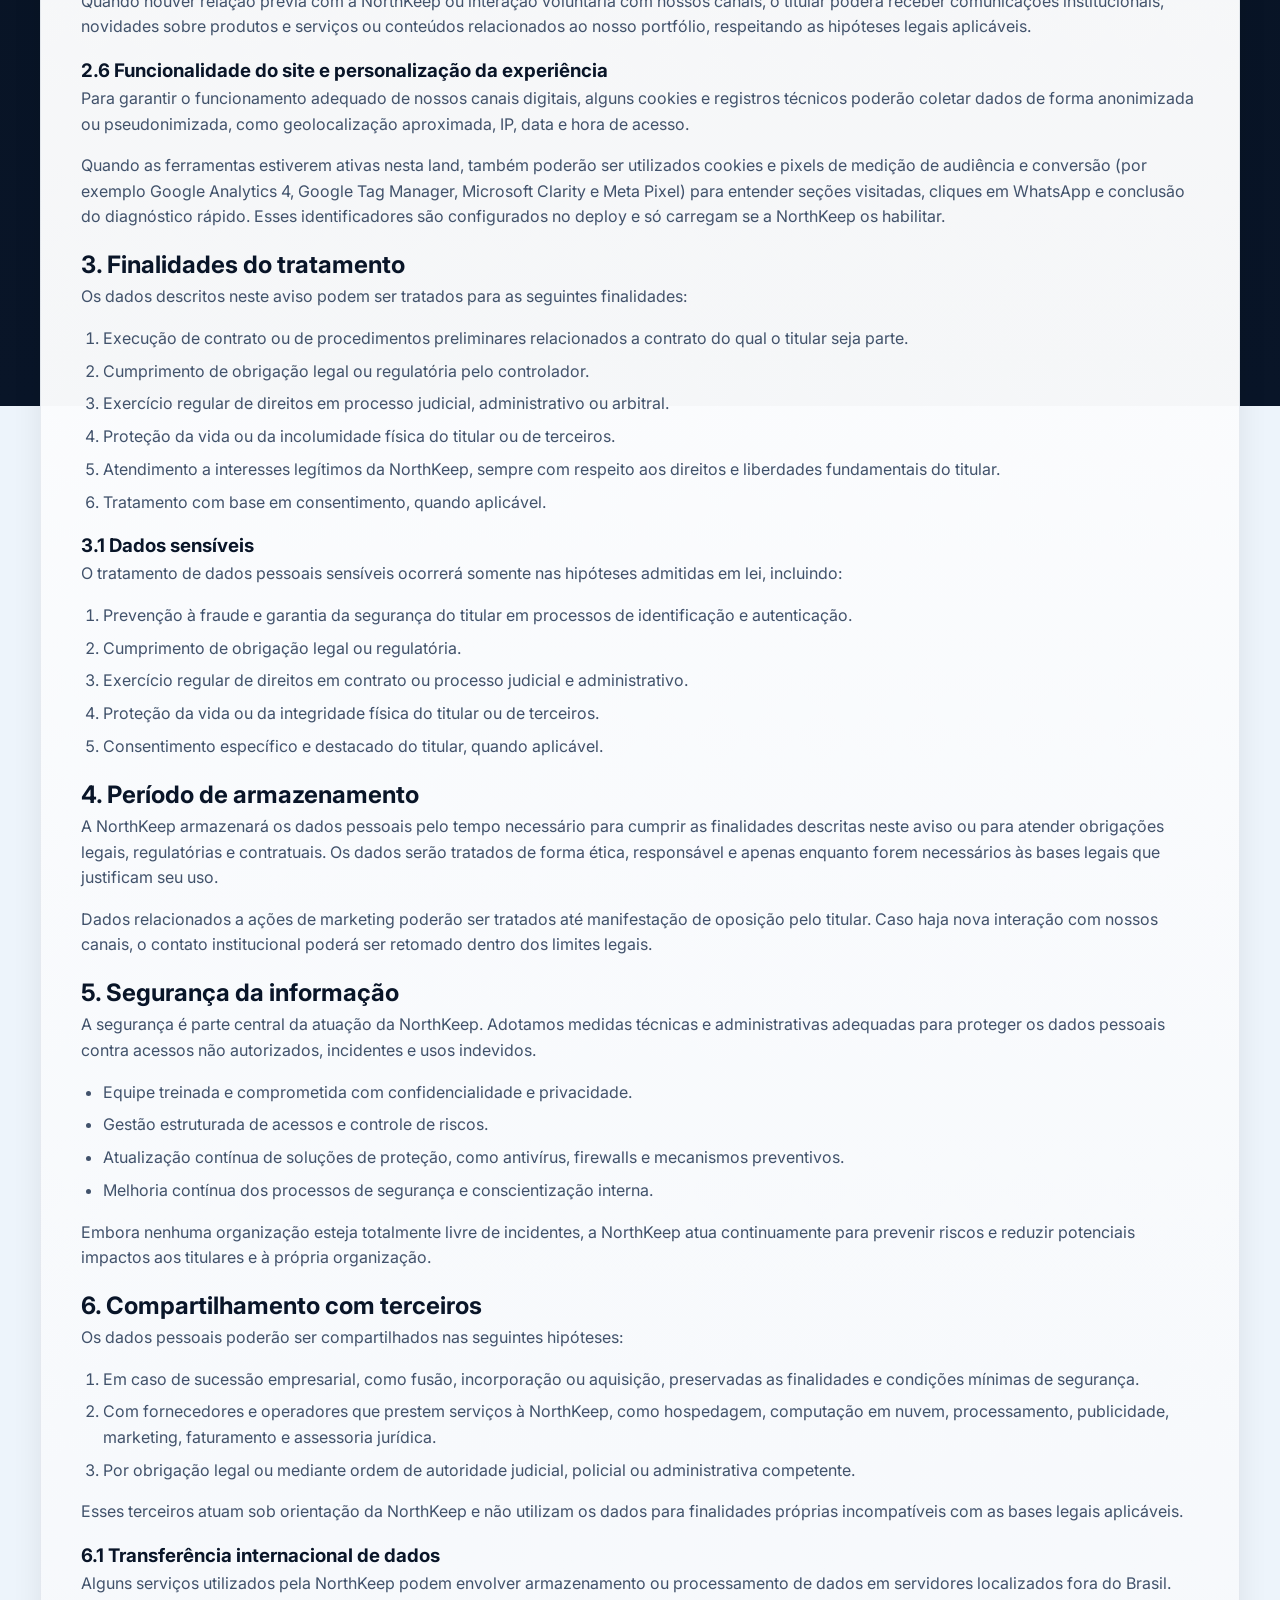
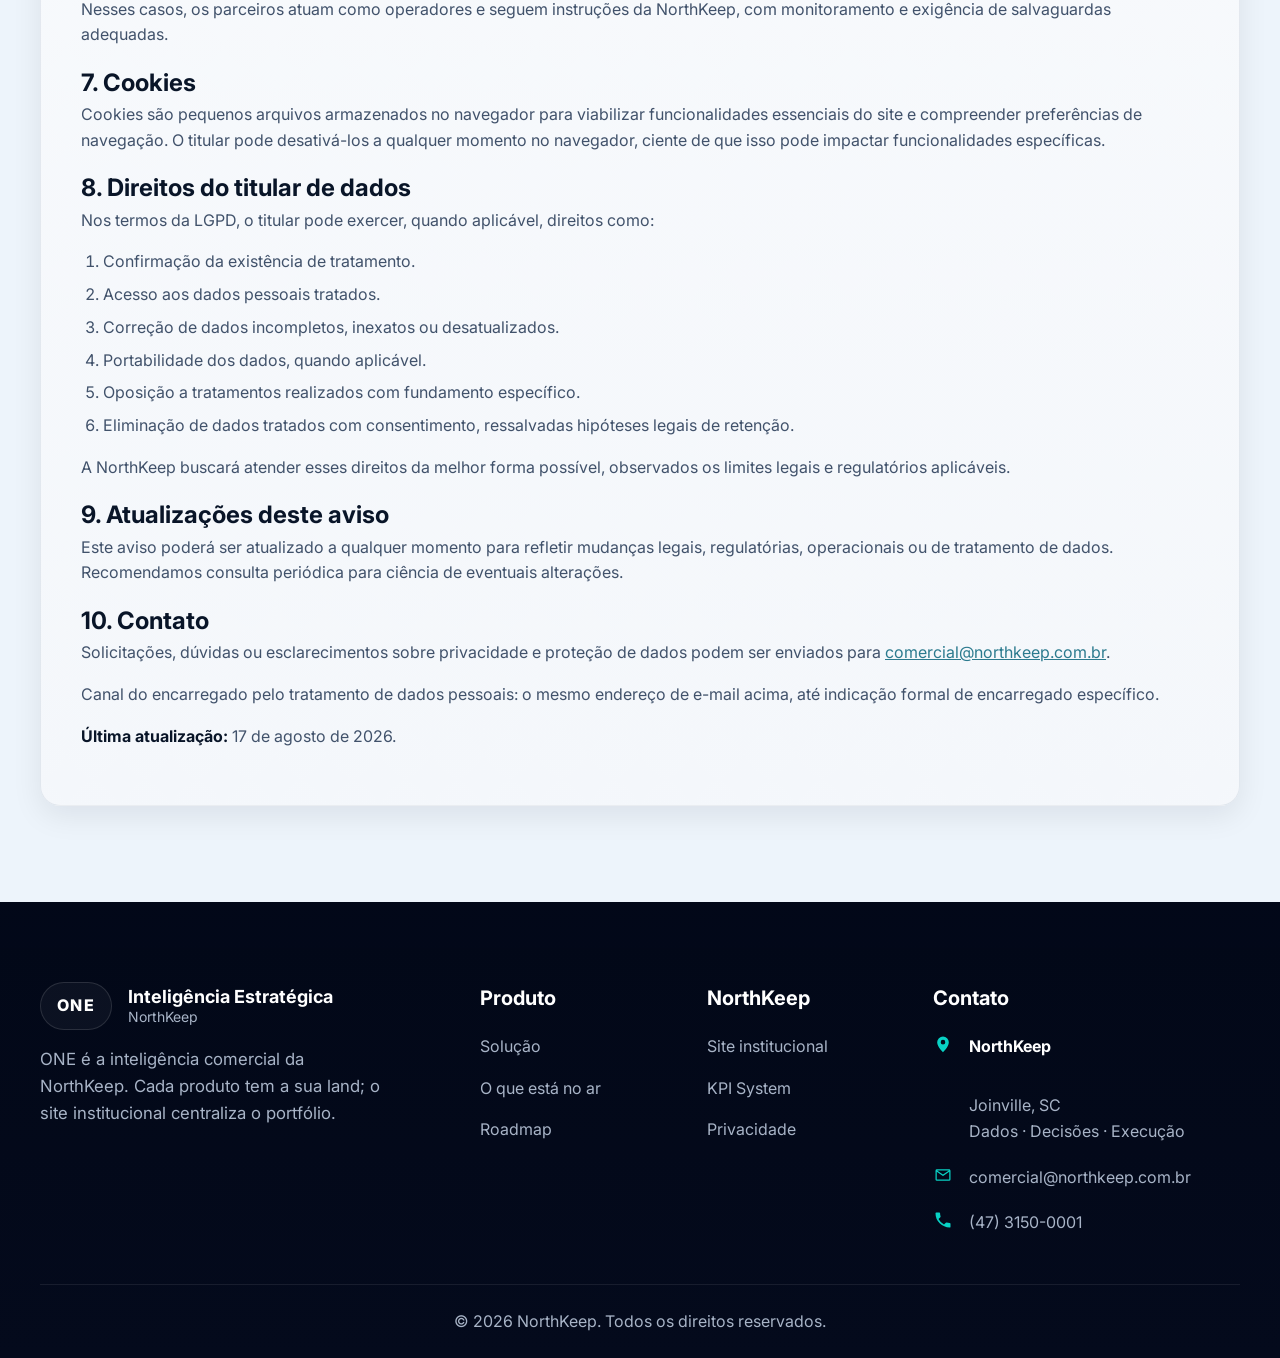
==== commit 0d2fb36f: "Carga inicial do código da land do one" ====
--- a/privacidade.html
+++ b/privacidade.html
@@ -3,9 +3,10 @@
 <head>
     <meta charset="UTF-8">
     <meta name="viewport" content="width=device-width, initial-scale=1.0">
-    <title>Política de Privacidade | AXE Tecnologia</title>
-    <meta name="description" content="Aviso de Privacidade da AXE Tecnologia com informações sobre coleta, uso, armazenamento, compartilhamento e direitos relacionados a dados pessoais.">
+    <title>Política de Privacidade | ONE NorthKeep</title>
+    <meta name="description" content="Aviso de Privacidade da NorthKeep com informações sobre coleta, uso, armazenamento, compartilhamento e direitos relacionados a dados pessoais no ONE.">
     <meta name="robots" content="index, follow">
+    <link rel="canonical" href="https://conheca.one.northkeep.com.br/privacidade.html">
     <link rel="shortcut icon" href="favicon.ico">
     <link rel="preconnect" href="https://fonts.googleapis.com">
     <link rel="preconnect" href="https://fonts.gstatic.com" crossorigin>
@@ -15,6 +16,8 @@
     <link rel="stylesheet" href="design-system/components.css">
     <link rel="stylesheet" href="style.css">
     <link rel="stylesheet" href="site-support.css">
+    <script src="site-config.js"></script>
+    <script src="analytics.js"></script>
 </head>
 <body class="legal-body">
     <a class="skip-link" href="#conteudo">Ir para o conteúdo</a>
@@ -22,11 +25,11 @@
     <header class="hero-shell">
         <div class="container">
             <nav class="site-nav" data-sticky-nav>
-                <a class="brand" href="index.html#topo" aria-label="AXE Tecnologia">
-                    <span class="brand-mark">AXE</span>
+                <a class="brand" href="index.html#topo" aria-label="ONE NorthKeep">
+                    <span class="brand-mark">ONE</span>
                     <span class="brand-copy">
-                        <strong>IA Estratégica</strong>
-                        <span>AXE Tecnologia</span>
+                        <strong>Inteligência Estratégica</strong>
+                        <span>NorthKeep</span>
                     </span>
                 </a>
                 <a class="ds-button ds-button-secondary" href="index.html">Voltar ao início</a>
@@ -49,9 +52,11 @@
                 <p class="legal-intro">
                     Em cumprimento à Lei n° 13.709/2018 (Lei Geral de Proteção de Dados Pessoais - LGPD),
                     à Lei nº 12.965/2014 (Marco Civil da Internet) e às demais legislações aplicáveis,
-                    a <strong>AXE Tecnologia LTDA.</strong>, pessoa jurídica de direito privado,
+                    a <strong>NorthKeep</strong>, pessoa jurídica de direito privado,
                     formaliza este Aviso de Privacidade para dar transparência às atividades de tratamento
-                    de dados pessoais realizadas em seus canais e relações institucionais.
+                    de dados pessoais realizadas em seus canais, inclusive nesta landing do produto ONE
+                    (<a href="https://conheca.one.northkeep.com.br/">conheca.one.northkeep.com.br</a>)
+                    e nas relações institucionais associadas.
                 </p>
                 <p><strong>Cuidamos da sua segurança para que você possa se concentrar no que realmente importa.</strong></p>
                 <p><strong>A sua privacidade é nosso compromisso.</strong></p>
@@ -62,16 +67,16 @@
                     <li><strong>Dado pessoal:</strong> informação relacionada a pessoa natural identificada ou identificável.</li>
                     <li><strong>Dado pessoal sensível:</strong> dado sobre origem racial ou étnica, convicção religiosa, opinião política, filiação sindical, dado referente à saúde ou à vida sexual, dado genético ou biométrico vinculado a uma pessoa natural.</li>
                     <li><strong>Titular:</strong> pessoa natural a quem se referem os dados pessoais tratados.</li>
-                    <li><strong>Encarregado:</strong> pessoa indicada pela AXE para atuar como canal de comunicação entre o controlador, os titulares dos dados e a Autoridade Nacional de Proteção de Dados.</li>
+                    <li><strong>Encarregado:</strong> pessoa indicada pela NorthKeep para atuar como canal de comunicação entre o controlador, os titulares dos dados e a Autoridade Nacional de Proteção de Dados.</li>
                     <li><strong>Tratamento:</strong> toda operação realizada com dados pessoais, como coleta, produção, recepção, classificação, uso, acesso, armazenamento, compartilhamento, eliminação e demais atividades previstas em lei.</li>
                     <li><strong>Autoridade nacional:</strong> órgão responsável por zelar, implementar e fiscalizar o cumprimento da LGPD em todo o território nacional.</li>
                 </ul>
 
-                <h2>2. Dados coletados pela AXE</h2>
+                <h2>2. Dados coletados pela NorthKeep</h2>
                 <h3>2.1 Contato, cotações e relacionamento</h3>
                 <p>
-                    Quando o titular entra em contato conosco por nossos canais, podemos coletar informações
-                    essenciais para retorno e continuidade do atendimento, como nome, telefone, e-mail e a
+                    Quando o titular entra em contato conosco por nossos canais (incluindo WhatsApp, e-mail e o diagnóstico rápido desta landing),
+                    podemos coletar informações essenciais para retorno e continuidade do atendimento, como nome, telefone, e-mail e a
                     mensagem enviada. Recomendamos que não sejam enviados dados desnecessários, principalmente dados sensíveis.
                 </p>
 
@@ -90,13 +95,13 @@
 
                 <h3>2.4 Segurança do titular e de terceiros</h3>
                 <p>
-                    Para preservar a segurança nos ambientes físicos e digitais da AXE, podemos tratar informações
+                    Para preservar a segurança nos ambientes físicos e digitais da NorthKeep, podemos tratar informações
                     de identificação e acesso, sempre de forma proporcional e adequada à finalidade de proteção.
                 </p>
 
                 <h3>2.5 Comunicações institucionais</h3>
                 <p>
-                    Quando houver relação prévia com a AXE ou interação voluntária com nossos canais, o titular poderá
+                    Quando houver relação prévia com a NorthKeep ou interação voluntária com nossos canais, o titular poderá
                     receber comunicações institucionais, novidades sobre produtos e serviços ou conteúdos relacionados
                     ao nosso portfólio, respeitando as hipóteses legais aplicáveis.
                 </p>
@@ -105,6 +110,12 @@
                 <p>
                     Para garantir o funcionamento adequado de nossos canais digitais, alguns cookies e registros técnicos
                     poderão coletar dados de forma anonimizada ou pseudonimizada, como geolocalização aproximada, IP, data e hora de acesso.
+                </p>
+                <p>
+                    Quando as ferramentas estiverem ativas nesta land, também poderão ser utilizados cookies e pixels de
+                    medição de audiência e conversão (por exemplo Google Analytics 4, Google Tag Manager, Microsoft Clarity
+                    e Meta Pixel) para entender seções visitadas, cliques em WhatsApp e conclusão do diagnóstico rápido.
+                    Esses identificadores são configurados no deploy e só carregam se a NorthKeep os habilitar.
                 </p>
 
                 <h2>3. Finalidades do tratamento</h2>
@@ -114,7 +125,7 @@
                     <li>Cumprimento de obrigação legal ou regulatória pelo controlador.</li>
                     <li>Exercício regular de direitos em processo judicial, administrativo ou arbitral.</li>
                     <li>Proteção da vida ou da incolumidade física do titular ou de terceiros.</li>
-                    <li>Atendimento a interesses legítimos da AXE, sempre com respeito aos direitos e liberdades fundamentais do titular.</li>
+                    <li>Atendimento a interesses legítimos da NorthKeep, sempre com respeito aos direitos e liberdades fundamentais do titular.</li>
                     <li>Tratamento com base em consentimento, quando aplicável.</li>
                 </ol>
 
@@ -130,7 +141,7 @@
 
                 <h2>4. Período de armazenamento</h2>
                 <p>
-                    A AXE armazenará os dados pessoais pelo tempo necessário para cumprir as finalidades descritas neste aviso
+                    A NorthKeep armazenará os dados pessoais pelo tempo necessário para cumprir as finalidades descritas neste aviso
                     ou para atender obrigações legais, regulatórias e contratuais. Os dados serão tratados de forma ética,
                     responsável e apenas enquanto forem necessários às bases legais que justificam seu uso.
                 </p>
@@ -141,7 +152,7 @@
 
                 <h2>5. Segurança da informação</h2>
                 <p>
-                    A segurança é parte central da atuação da AXE. Adotamos medidas técnicas e administrativas adequadas
+                    A segurança é parte central da atuação da NorthKeep. Adotamos medidas técnicas e administrativas adequadas
                     para proteger os dados pessoais contra acessos não autorizados, incidentes e usos indevidos.
                 </p>
                 <ul>
@@ -151,7 +162,7 @@
                     <li>Melhoria contínua dos processos de segurança e conscientização interna.</li>
                 </ul>
                 <p>
-                    Embora nenhuma organização esteja totalmente livre de incidentes, a AXE atua continuamente para prevenir
+                    Embora nenhuma organização esteja totalmente livre de incidentes, a NorthKeep atua continuamente para prevenir
                     riscos e reduzir potenciais impactos aos titulares e à própria organização.
                 </p>
 
@@ -159,17 +170,17 @@
                 <p>Os dados pessoais poderão ser compartilhados nas seguintes hipóteses:</p>
                 <ol>
                     <li>Em caso de sucessão empresarial, como fusão, incorporação ou aquisição, preservadas as finalidades e condições mínimas de segurança.</li>
-                    <li>Com fornecedores e operadores que prestem serviços à AXE, como hospedagem, computação em nuvem, processamento, publicidade, marketing, faturamento e assessoria jurídica.</li>
+                    <li>Com fornecedores e operadores que prestem serviços à NorthKeep, como hospedagem, computação em nuvem, processamento, publicidade, marketing, faturamento e assessoria jurídica.</li>
                     <li>Por obrigação legal ou mediante ordem de autoridade judicial, policial ou administrativa competente.</li>
                 </ol>
                 <p>
-                    Esses terceiros atuam sob orientação da AXE e não utilizam os dados para finalidades próprias incompatíveis com as bases legais aplicáveis.
+                    Esses terceiros atuam sob orientação da NorthKeep e não utilizam os dados para finalidades próprias incompatíveis com as bases legais aplicáveis.
                 </p>
 
                 <h3>6.1 Transferência internacional de dados</h3>
                 <p>
-                    Alguns serviços utilizados pela AXE podem envolver armazenamento ou processamento de dados em servidores localizados fora do Brasil.
-                    Nesses casos, os parceiros atuam como operadores e seguem instruções da AXE, com monitoramento e exigência de salvaguardas adequadas.
+                    Alguns serviços utilizados pela NorthKeep podem envolver armazenamento ou processamento de dados em servidores localizados fora do Brasil.
+                    Nesses casos, os parceiros atuam como operadores e seguem instruções da NorthKeep, com monitoramento e exigência de salvaguardas adequadas.
                 </p>
 
                 <h2>7. Cookies</h2>
@@ -189,7 +200,7 @@
                     <li>Oposição a tratamentos realizados com fundamento específico.</li>
                     <li>Eliminação de dados tratados com consentimento, ressalvadas hipóteses legais de retenção.</li>
                 </ol>
-                <p>A AXE buscará atender esses direitos da melhor forma possível, observados os limites legais e regulatórios aplicáveis.</p>
+                <p>A NorthKeep buscará atender esses direitos da melhor forma possível, observados os limites legais e regulatórios aplicáveis.</p>
 
                 <h2>9. Atualizações deste aviso</h2>
                 <p>
@@ -200,13 +211,13 @@
                 <h2>10. Contato</h2>
                 <p>
                     Solicitações, dúvidas ou esclarecimentos sobre privacidade e proteção de dados podem ser enviados para
-                    <a href="mailto:privacidade@axetecnologia.com.br">privacidade@axetecnologia.com.br</a>.
-                </p>
-                <p>
-                    Encarregado pelo tratamento de dados pessoais: Norival da Silva Junior, sócio da Silva, Santana &amp; Teston Advogados
-                    (CNPJ: 05.935.180/0001-17).
-                </p>
-                <p><strong>Última atualização:</strong> 19 de novembro de 2024.</p>
+                    <a href="mailto:comercial@northkeep.com.br">comercial@northkeep.com.br</a>.
+                </p>
+                <p>
+                    Canal do encarregado pelo tratamento de dados pessoais: o mesmo endereço de e-mail acima,
+                    até indicação formal de encarregado específico.
+                </p>
+                <p><strong>Última atualização:</strong> 17 de agosto de 2026.</p>
             </article>
         </div>
     </main>
@@ -214,26 +225,28 @@
     <footer class="site-footer">
         <div class="container footer-shell">
             <div class="footer-column footer-brand-column">
-                <a class="footer-brand" href="index.html#topo" aria-label="AXE Tecnologia">
-                    <span class="footer-brand-mark">AXE</span>
+                <a class="footer-brand" href="index.html#topo" aria-label="ONE NorthKeep">
+                    <span class="footer-brand-mark">ONE</span>
                     <span class="footer-brand-copy">
-                        <strong>IA Estratégica</strong>
-                        <span>AXE Tecnologia</span>
+                        <strong>Inteligência Estratégica</strong>
+                        <span>NorthKeep</span>
                     </span>
                 </a>
-                <p class="footer-brand-text">Soluções corporativas para transformar dados, contexto e inteligência em decisões orientadas a resultado.</p>
+                <p class="footer-brand-text">ONE é a inteligência comercial da NorthKeep. Cada produto tem a sua land; o site institucional centraliza o portfólio.</p>
             </div>
             <div class="footer-column">
                 <h4>Produto</h4>
                 <div class="footer-links-list">
                     <a href="index.html#solucao">Solução</a>
-                    <a href="index.html#arquitetura">Arquitetura</a>
+                    <a href="index.html#no-ar">O que está no ar</a>
                     <a href="index.html#roadmap">Roadmap</a>
                 </div>
             </div>
             <div class="footer-column">
-                <h4>Legal</h4>
+                <h4>NorthKeep</h4>
                 <div class="footer-links-list">
+                    <a href="https://www.northkeep.com.br/" target="_blank" rel="noopener noreferrer">Site institucional</a>
+                    <a href="https://kpi.northkeep.com.br/" target="_blank" rel="noopener noreferrer">KPI System</a>
                     <a href="privacidade.html" aria-current="page">Privacidade</a>
                 </div>
             </div>
@@ -247,10 +260,9 @@
                             </svg>
                         </span>
                         <span>
-                            <strong>Agora Tech Park - HUB</strong><br>
-                            R Dona Francisca 8300, Sala 318<br>
-                            Distrito Industrial, Joinville - SC<br>
-                            CEP 89219-600
+                            <strong>NorthKeep</strong><br>
+                            Joinville, SC<br>
+                            Dados · Decisões · Execução
                         </span>
                     </li>
                     <li>
@@ -259,7 +271,7 @@
                                 <path d="M3 6.75A1.75 1.75 0 0 1 4.75 5h14.5C20.22 5 21 5.78 21 6.75v10.5A1.75 1.75 0 0 1 19.25 19H4.75A1.75 1.75 0 0 1 3 17.25V6.75Zm1.9-.25L12 11.43l7.1-4.93H4.9Zm14.6 11V8.18l-6.93 4.82a1 1 0 0 1-1.14 0L4.5 8.18v9.32h15Z"></path>
                             </svg>
                         </span>
-                        <a href="mailto:comercial@axetecnologia.com.br">comercial@axetecnologia.com.br</a>
+                        <a href="mailto:comercial@northkeep.com.br">comercial@northkeep.com.br</a>
                     </li>
                     <li>
                         <span class="footer-icon" aria-hidden="true">
@@ -267,13 +279,13 @@
                                 <path d="M6.62 10.79a15.54 15.54 0 0 0 6.59 6.59l2.2-2.2a1 1 0 0 1 1.02-.24 11.36 11.36 0 0 0 3.57.57 1 1 0 0 1 1 1V20a1 1 0 0 1-1 1A17 17 0 0 1 3 4a1 1 0 0 1 1-1h3.5a1 1 0 0 1 1 1c0 1.22.2 2.42.57 3.57a1 1 0 0 1-.24 1.02l-2.21 2.2Z"></path>
                             </svg>
                         </span>
-                        <span>(47) 3305-0673 | (47) 99995-8705</span>
+                        <span>(47) 3150-0001</span>
                     </li>
                 </ul>
             </div>
         </div>
         <div class="container footer-bottom">
-            <p>&copy; 2026 AXE Tecnologia. Todos os direitos reservados.</p>
+            <p>&copy; 2026 NorthKeep. Todos os direitos reservados.</p>
         </div>
     </footer>
     <script defer src="script.js"></script>
--- a/design-system/tokens.css
+++ b/design-system/tokens.css
@@ -9,8 +9,8 @@
   --color-text-soft: #a8b4c7;
   --color-text-strong: #091528;
   --color-text-body: #41526b;
-  --color-primary: #2f80ed;
-  --color-primary-hover: #1e67cb;
+  --color-primary: #2b7a8e;
+  --color-primary-hover: #1f6273;
   --color-secondary: #0f2747;
   --color-accent: #38bdf8;
   --color-success: #14b87a;
--- a/style.css
+++ b/style.css
@@ -199,6 +199,21 @@
     font-size: clamp(var(--text-lg), 2vw, 1.32rem);
 }
 
+.hero-text a,
+.section-heading-light a,
+.architecture-note a {
+    color: var(--color-accent);
+    text-decoration: underline;
+    text-underline-offset: 0.18em;
+}
+
+.surface-section .section-heading a,
+.insight-card a {
+    color: var(--color-primary);
+    text-decoration: underline;
+    text-underline-offset: 0.18em;
+}
+
 .hero-actions,
 .cta-actions,
 .hero-pills {
@@ -519,7 +534,7 @@
     gap: var(--space-6);
 }
 
-.footer-shell strong {
+.footer-contact-list strong {
     display: block;
     margin-bottom: var(--space-2);
     color: var(--color-text);
--- a/site-support.css
+++ b/site-support.css
@@ -65,6 +65,19 @@
     font-size: 1.05rem;
 }
 
+.footer-brand-text a {
+    display: inline;
+    color: inherit;
+    font-weight: var(--font-bold, 700);
+    text-decoration: underline;
+    text-underline-offset: 0.15em;
+}
+
+.footer-brand-text a:hover,
+.footer-brand-text a:focus-visible {
+    color: #fff;
+}
+
 .footer-links-list {
     display: grid;
     gap: var(--space-4);
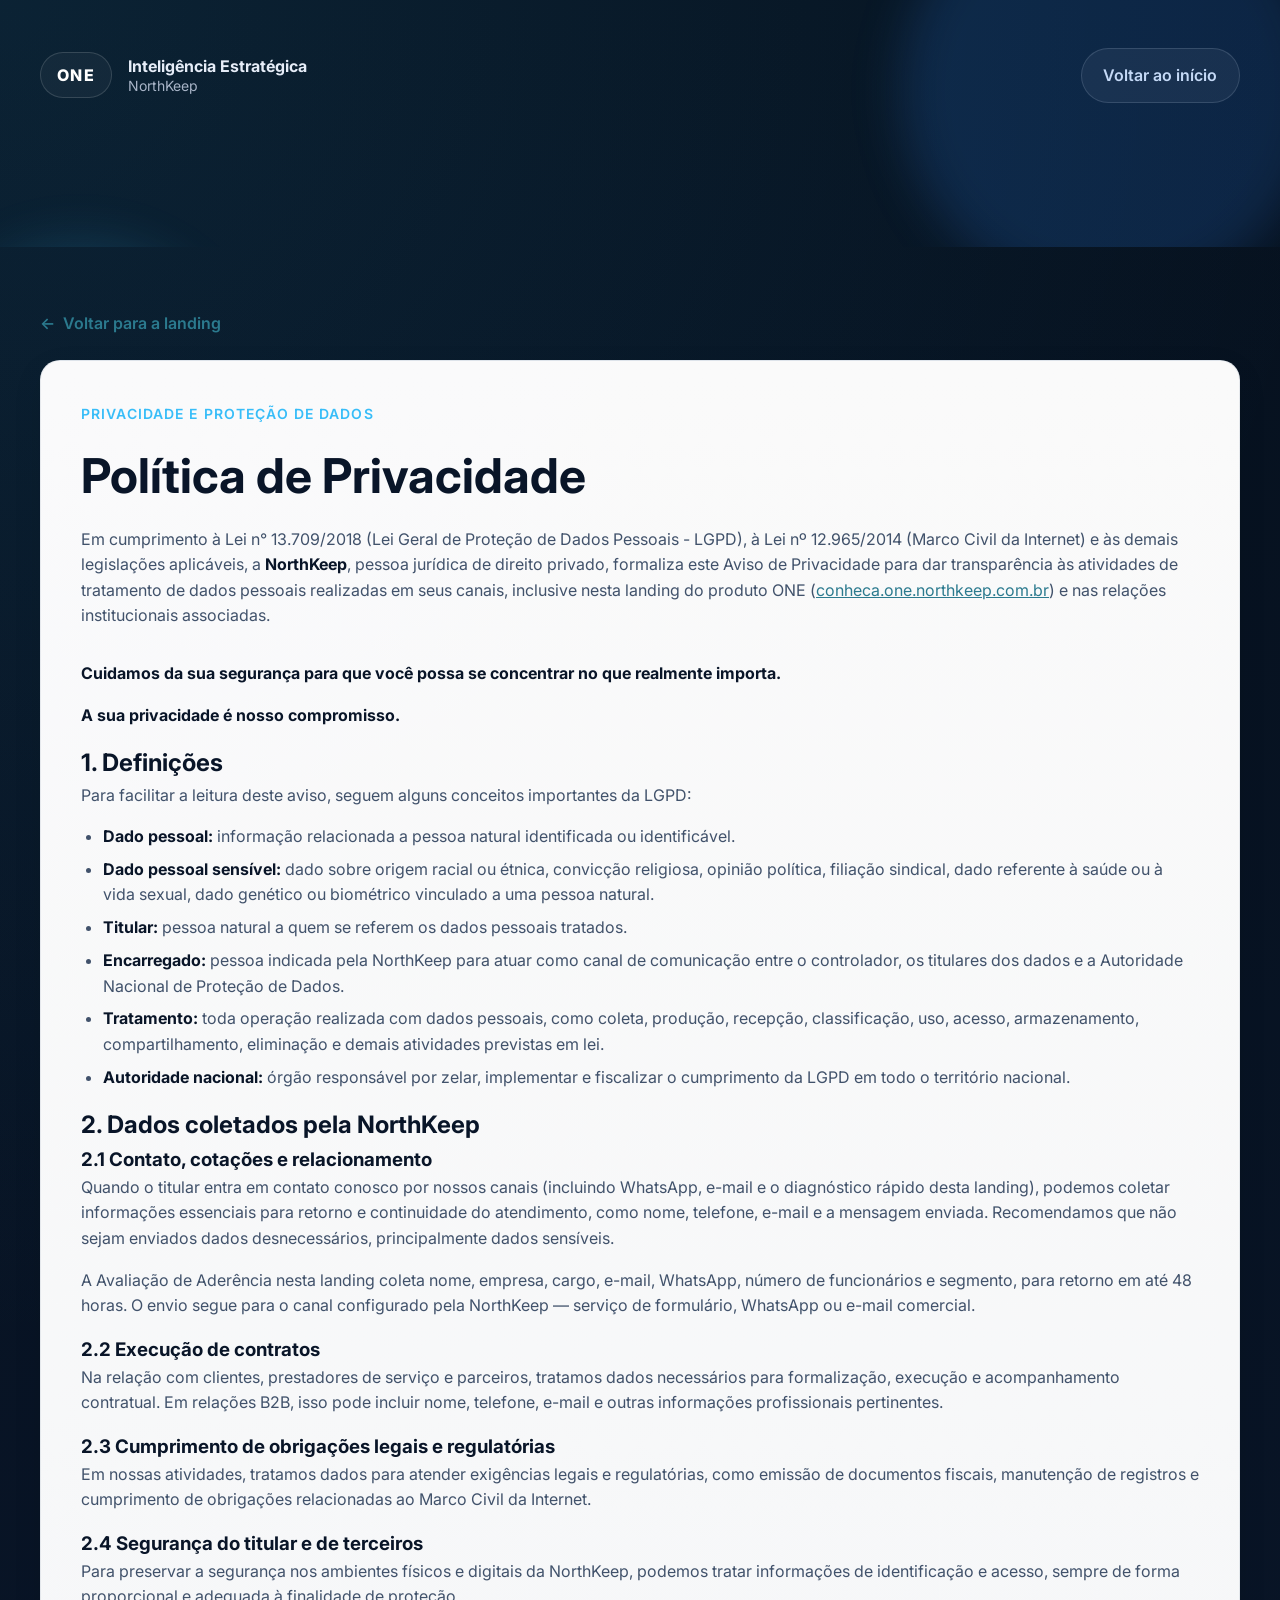
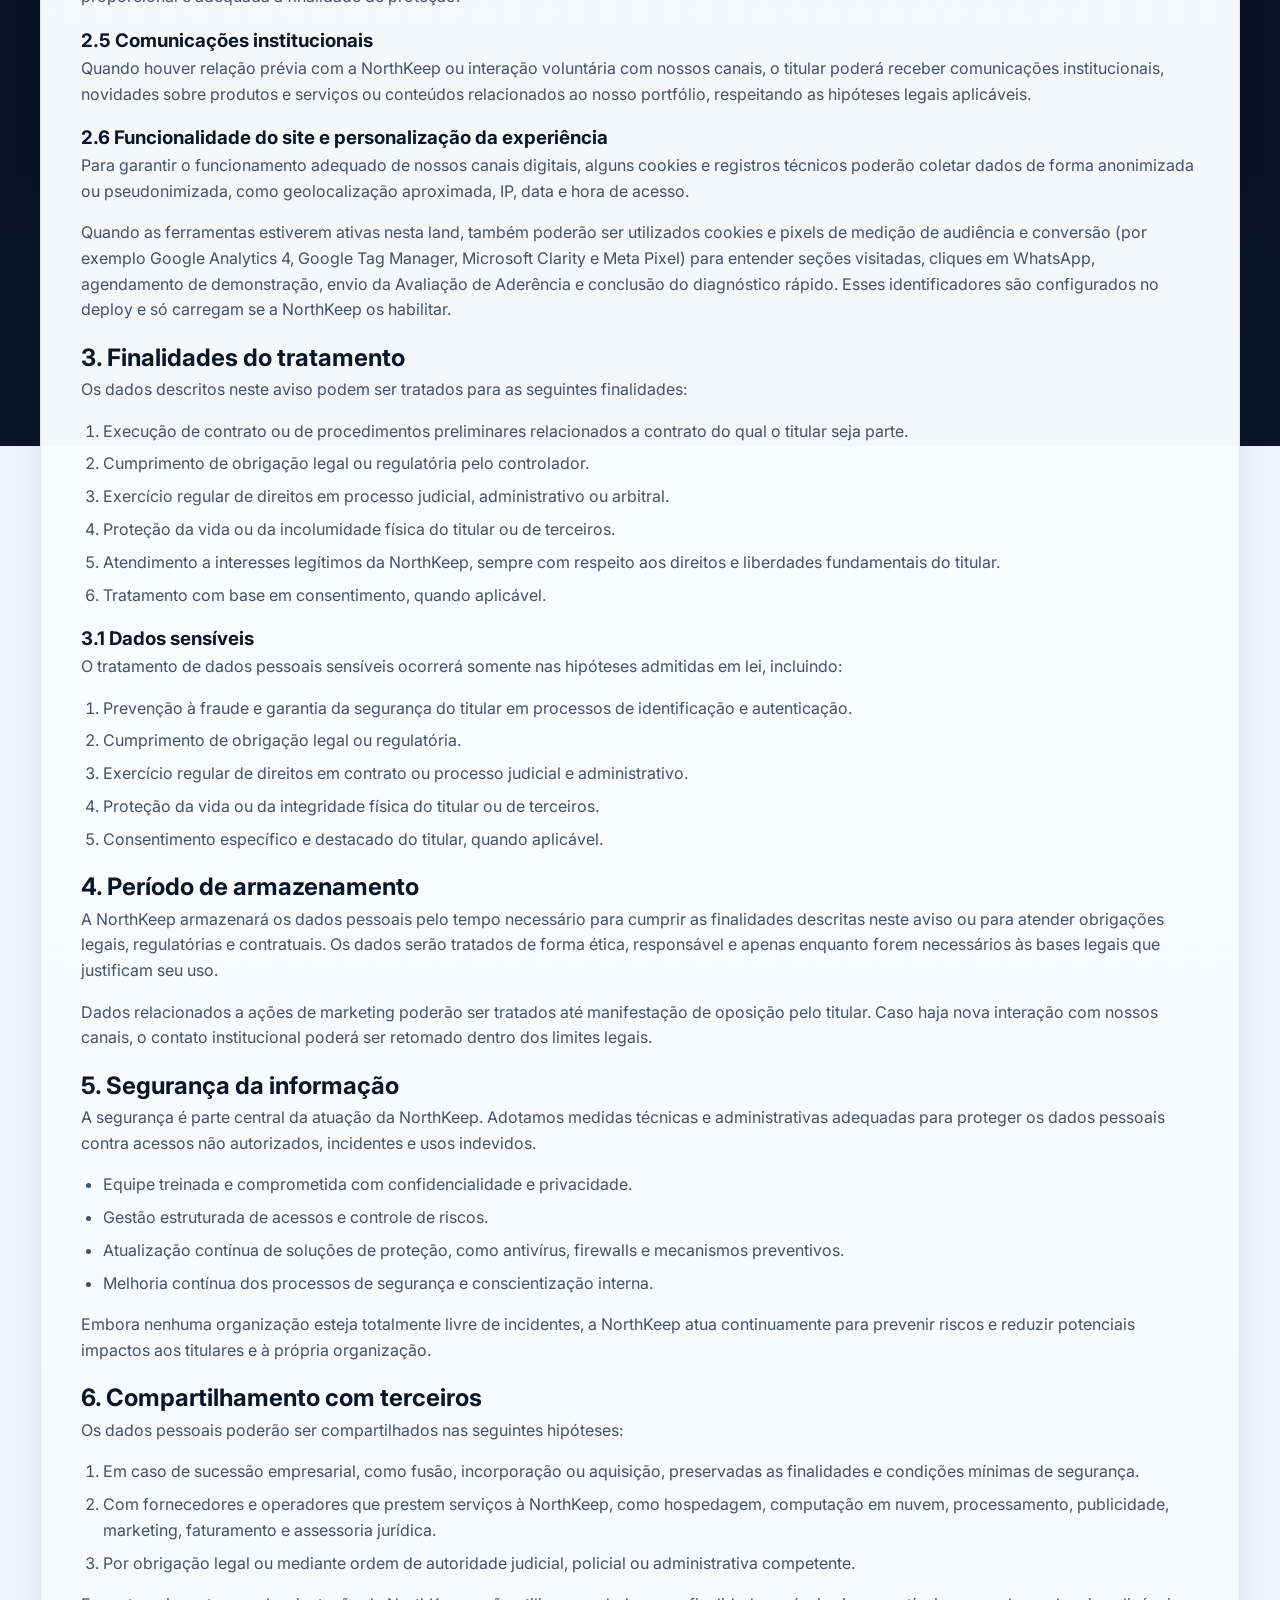
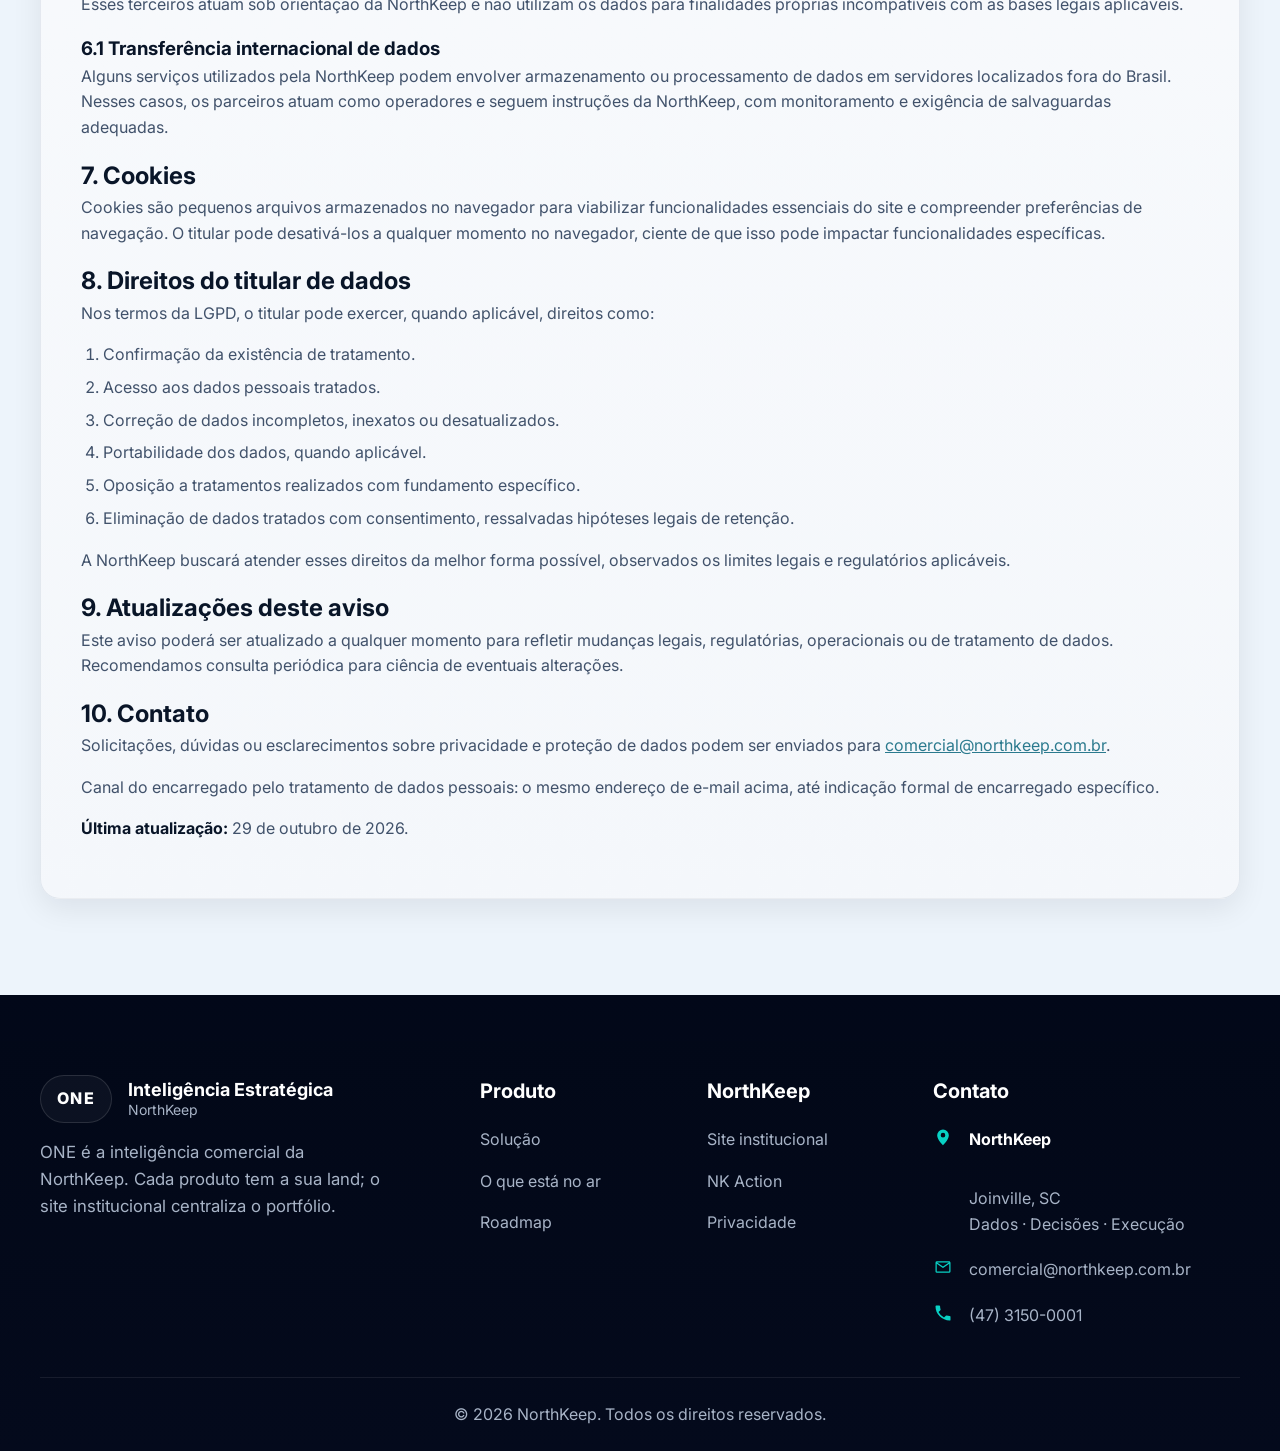
==== commit fb4e475c: "feat: funil de avaliação e links do NK Action Aponta o produto de execução para action.northkeep.com" ====
--- a/privacidade.html
+++ b/privacidade.html
@@ -79,6 +79,10 @@
                     podemos coletar informações essenciais para retorno e continuidade do atendimento, como nome, telefone, e-mail e a
                     mensagem enviada. Recomendamos que não sejam enviados dados desnecessários, principalmente dados sensíveis.
                 </p>
+                <p>
+                    A Avaliação de Aderência nesta landing coleta nome, empresa, cargo, e-mail, WhatsApp, número de funcionários e segmento,
+                    para retorno em até 48 horas. O envio segue para o canal configurado pela NorthKeep — serviço de formulário, WhatsApp ou e-mail comercial.
+                </p>
 
                 <h3>2.2 Execução de contratos</h3>
                 <p>
@@ -114,7 +118,7 @@
                 <p>
                     Quando as ferramentas estiverem ativas nesta land, também poderão ser utilizados cookies e pixels de
                     medição de audiência e conversão (por exemplo Google Analytics 4, Google Tag Manager, Microsoft Clarity
-                    e Meta Pixel) para entender seções visitadas, cliques em WhatsApp e conclusão do diagnóstico rápido.
+                    e Meta Pixel) para entender seções visitadas, cliques em WhatsApp, agendamento de demonstração, envio da Avaliação de Aderência e conclusão do diagnóstico rápido.
                     Esses identificadores são configurados no deploy e só carregam se a NorthKeep os habilitar.
                 </p>
 
@@ -217,7 +221,7 @@
                     Canal do encarregado pelo tratamento de dados pessoais: o mesmo endereço de e-mail acima,
                     até indicação formal de encarregado específico.
                 </p>
-                <p><strong>Última atualização:</strong> 17 de agosto de 2026.</p>
+                <p><strong>Última atualização:</strong> 29 de outubro de 2026.</p>
             </article>
         </div>
     </main>
@@ -246,7 +250,7 @@
                 <h4>NorthKeep</h4>
                 <div class="footer-links-list">
                     <a href="https://www.northkeep.com.br/" target="_blank" rel="noopener noreferrer">Site institucional</a>
-                    <a href="https://kpi.northkeep.com.br/" target="_blank" rel="noopener noreferrer">KPI System</a>
+                    <a href="https://action.northkeep.com.br/" target="_blank" rel="noopener noreferrer">NK Action</a>
                     <a href="privacidade.html" aria-current="page">Privacidade</a>
                 </div>
             </div>
--- a/style.css
+++ b/style.css
@@ -582,6 +582,58 @@
     transform: scale(1.06);
 }
 
+.aderencia-form {
+    display: grid;
+    gap: var(--space-5);
+    max-width: 820px;
+    padding: var(--space-8);
+}
+
+.field-hint,
+.form-note,
+.form-status {
+    color: var(--color-text-body);
+    font-size: var(--text-sm);
+}
+
+.form-note,
+.form-status,
+.field-hint {
+    margin: 0;
+}
+
+.form-status a {
+    color: var(--color-primary);
+}
+
+.field-check {
+    display: flex;
+    gap: var(--space-3);
+    align-items: flex-start;
+    color: var(--color-text-body);
+    font-size: var(--text-sm);
+}
+
+.field-check input {
+    margin-top: 0.2rem;
+}
+
+.field-check a {
+    color: var(--color-primary);
+}
+
+.aderencia-actions {
+    display: flex;
+    flex-wrap: wrap;
+    align-items: center;
+    gap: var(--space-4);
+}
+
+.aderencia-demo {
+    color: var(--color-primary);
+    font-weight: var(--font-semibold);
+}
+
 @media (max-width: 1100px) {
     .hero-grid,
     .cta-shell {
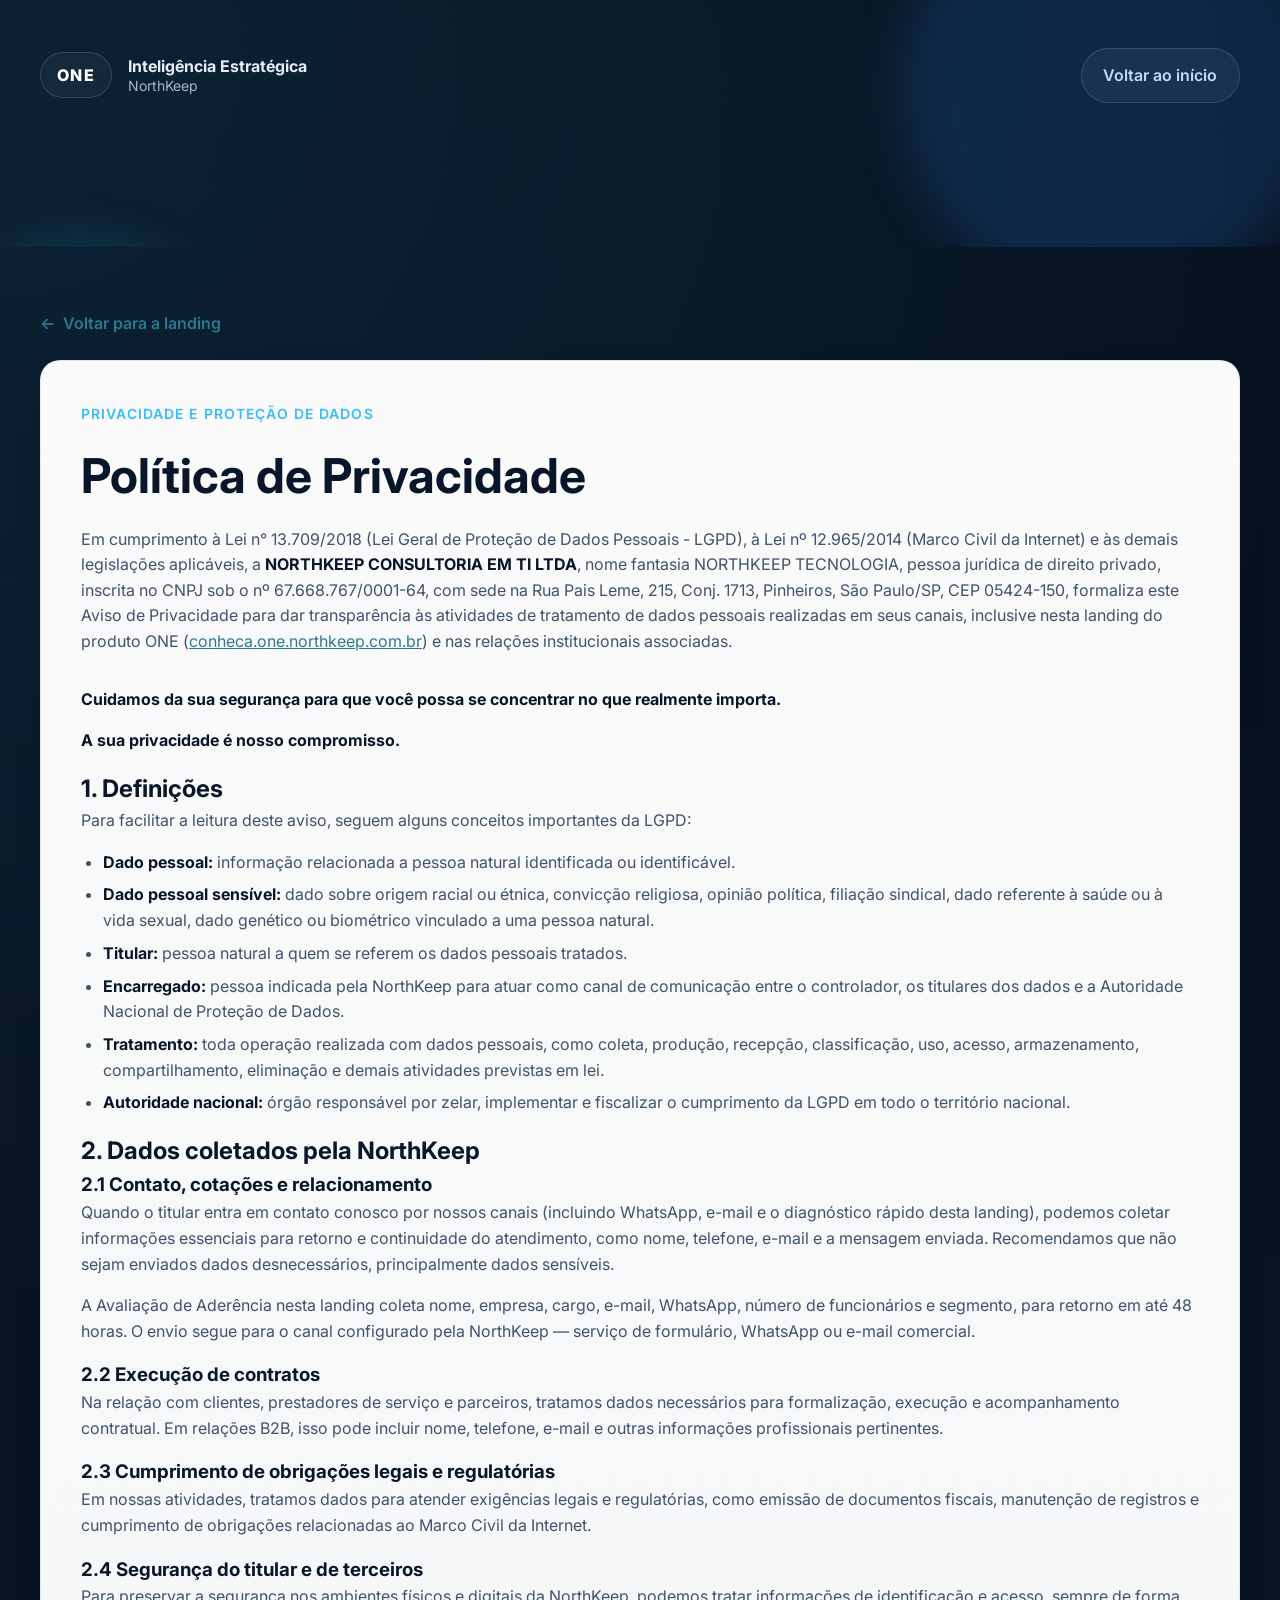
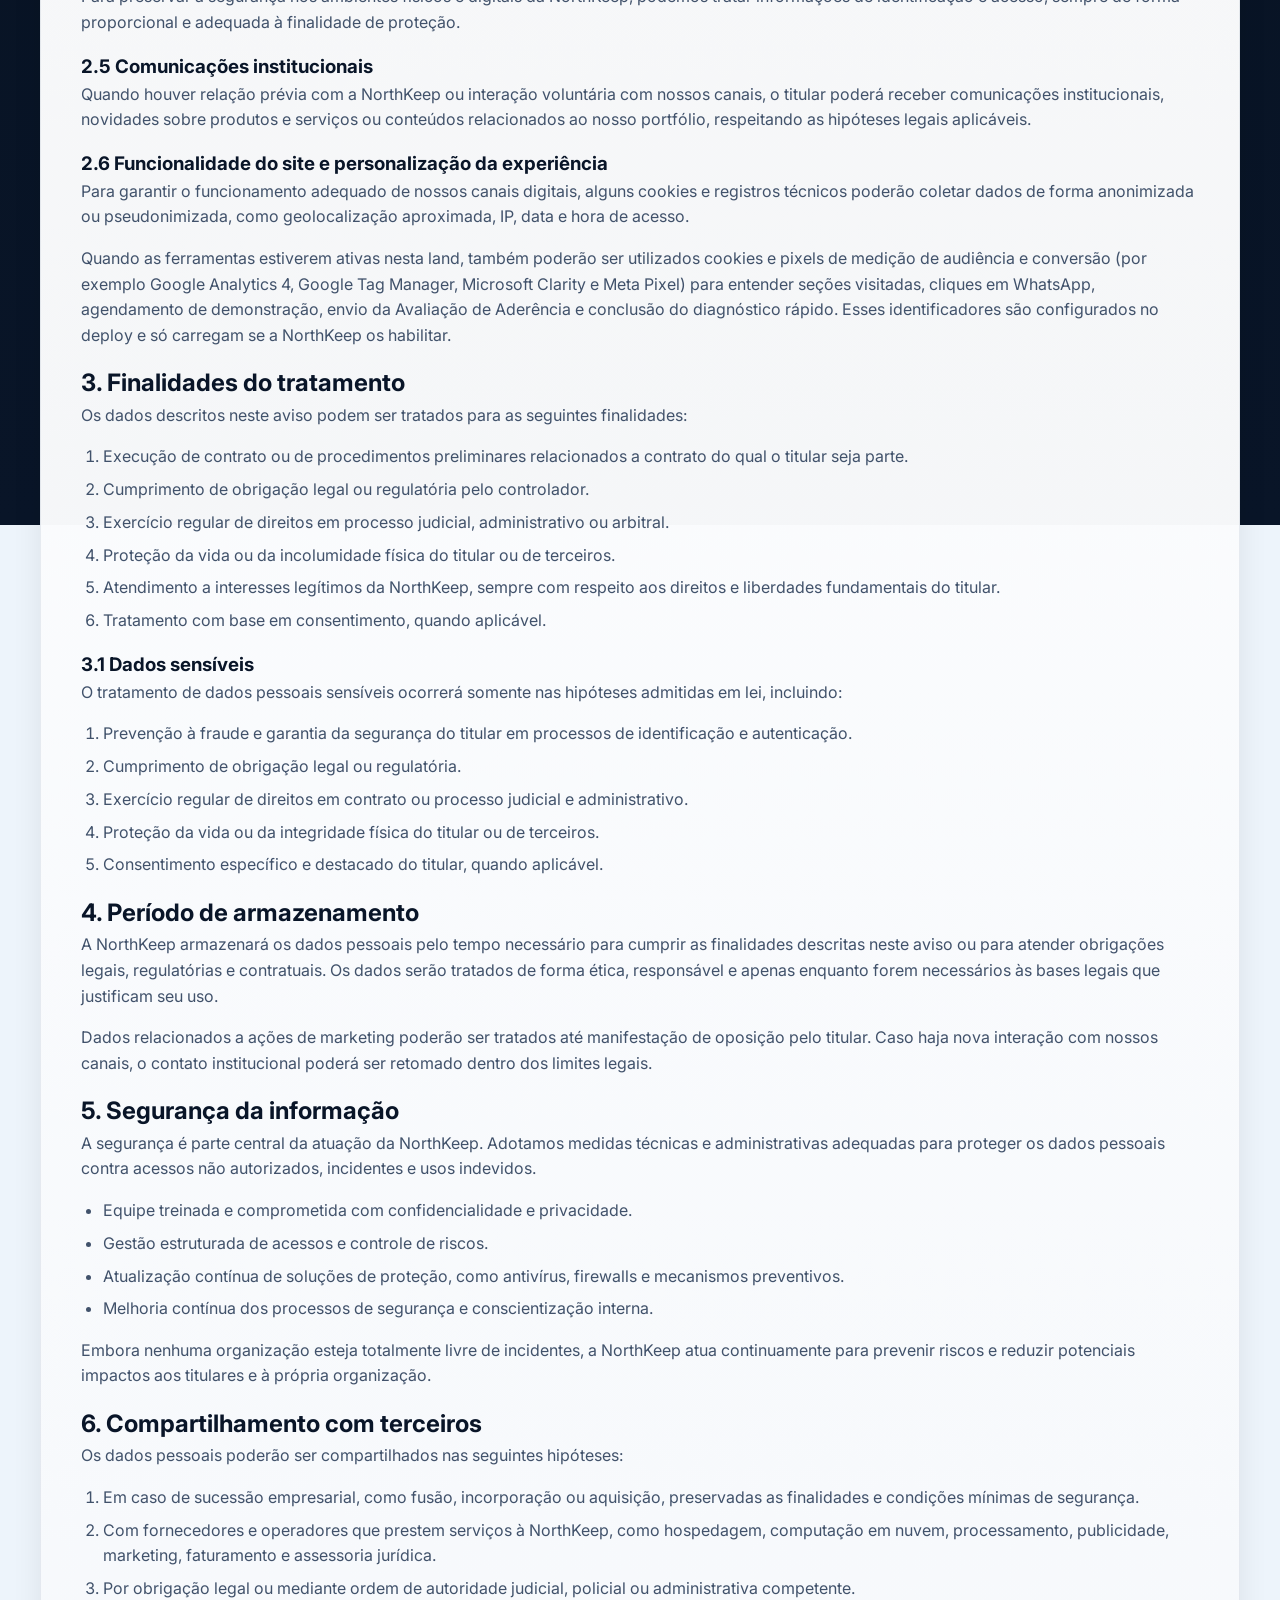
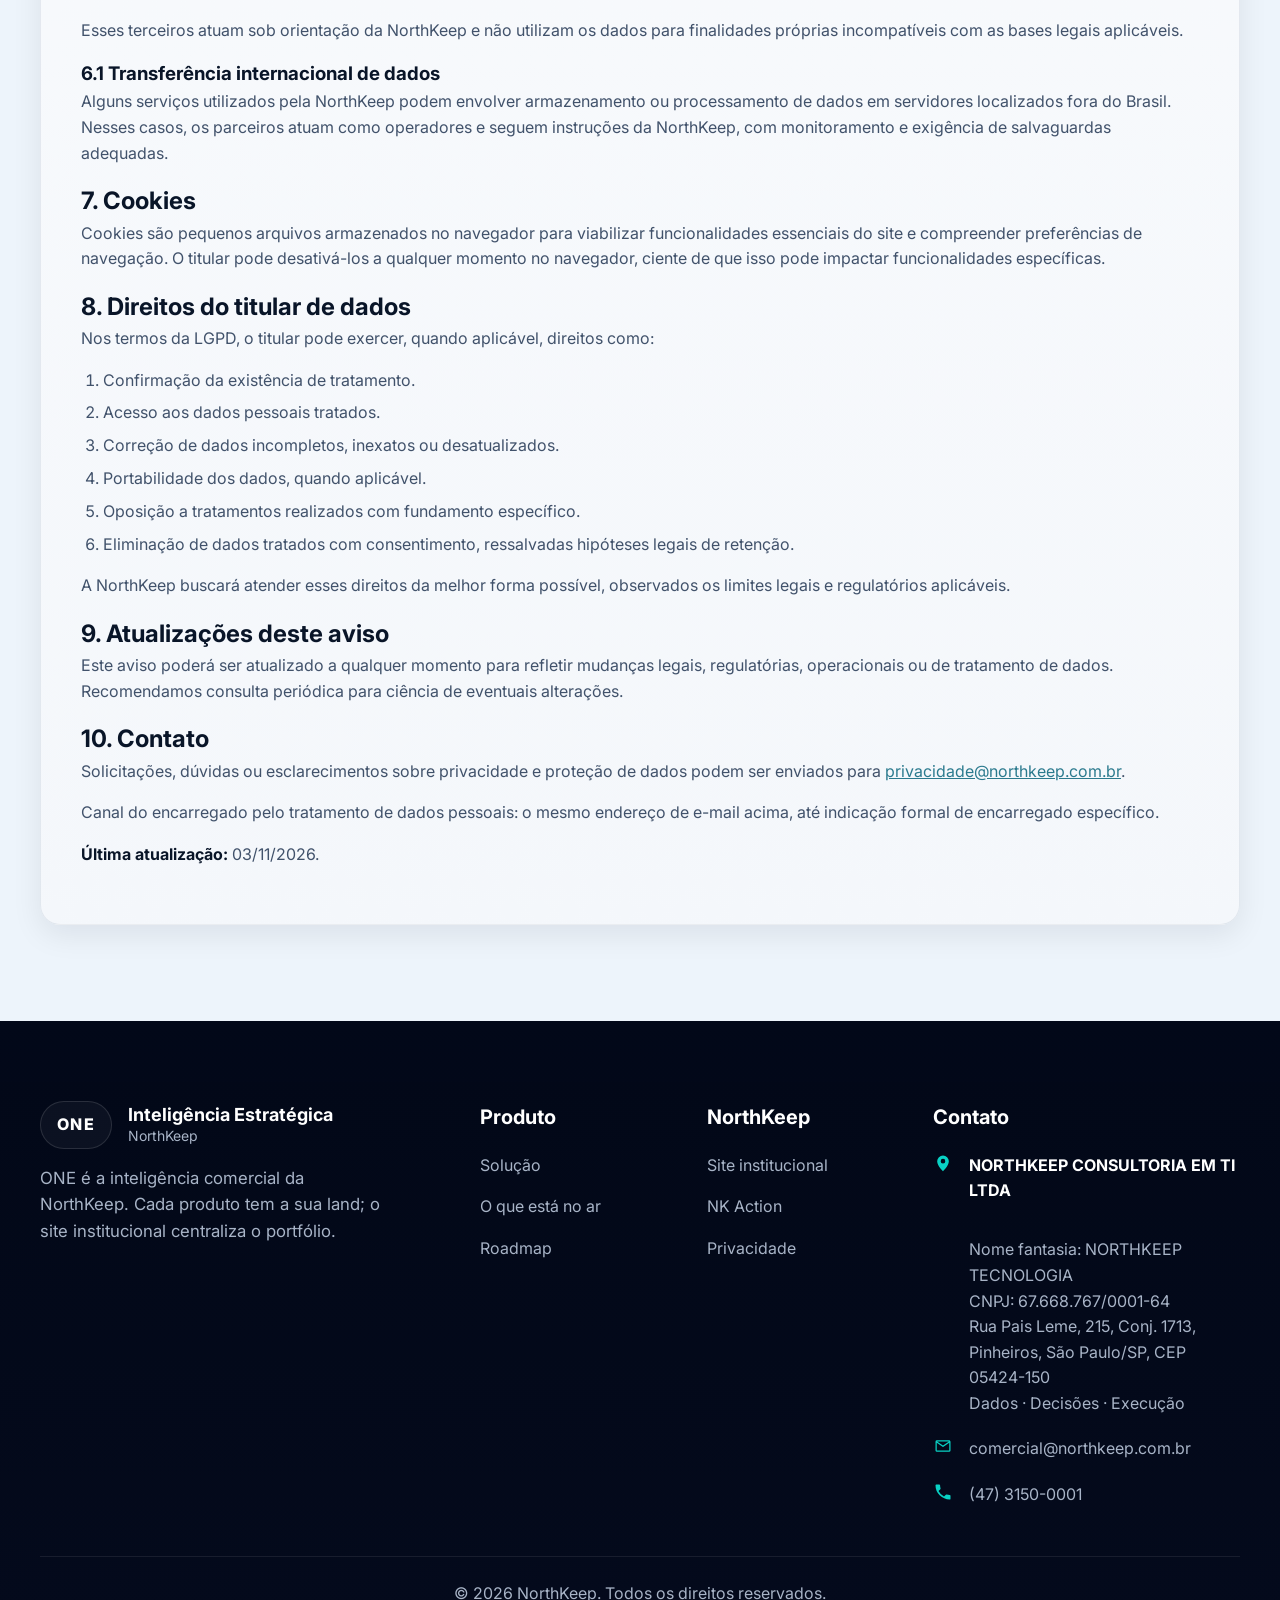
==== commit 8431df08: "fix: qualifica o controlador na política de privacidade Identifica a NORTHKEEP CONSULTORIA EM TI LTD" ====
--- a/privacidade.html
+++ b/privacidade.html
@@ -52,7 +52,7 @@
                 <p class="legal-intro">
                     Em cumprimento à Lei n° 13.709/2018 (Lei Geral de Proteção de Dados Pessoais - LGPD),
                     à Lei nº 12.965/2014 (Marco Civil da Internet) e às demais legislações aplicáveis,
-                    a <strong>NorthKeep</strong>, pessoa jurídica de direito privado,
+                    a <strong>NORTHKEEP CONSULTORIA EM TI LTDA</strong>, nome fantasia NORTHKEEP TECNOLOGIA, pessoa jurídica de direito privado, inscrita no CNPJ sob o nº 67.668.767/0001-64, com sede na Rua Pais Leme, 215, Conj. 1713, Pinheiros, São Paulo/SP, CEP 05424-150,
                     formaliza este Aviso de Privacidade para dar transparência às atividades de tratamento
                     de dados pessoais realizadas em seus canais, inclusive nesta landing do produto ONE
                     (<a href="https://conheca.one.northkeep.com.br/">conheca.one.northkeep.com.br</a>)
@@ -215,13 +215,13 @@
                 <h2>10. Contato</h2>
                 <p>
                     Solicitações, dúvidas ou esclarecimentos sobre privacidade e proteção de dados podem ser enviados para
-                    <a href="mailto:comercial@northkeep.com.br">comercial@northkeep.com.br</a>.
+                    <a href="mailto:privacidade@northkeep.com.br">privacidade@northkeep.com.br</a>.
                 </p>
                 <p>
                     Canal do encarregado pelo tratamento de dados pessoais: o mesmo endereço de e-mail acima,
                     até indicação formal de encarregado específico.
                 </p>
-                <p><strong>Última atualização:</strong> 29 de outubro de 2026.</p>
+                <p><strong>Última atualização:</strong> 03/11/2026.</p>
             </article>
         </div>
     </main>
@@ -264,8 +264,10 @@
                             </svg>
                         </span>
                         <span>
-                            <strong>NorthKeep</strong><br>
-                            Joinville, SC<br>
+                            <strong>NORTHKEEP CONSULTORIA EM TI LTDA</strong><br>
+                            Nome fantasia: NORTHKEEP TECNOLOGIA<br>
+                            CNPJ: 67.668.767/0001-64<br>
+                            Rua Pais Leme, 215, Conj. 1713, Pinheiros, São Paulo/SP, CEP 05424-150<br>
                             Dados · Decisões · Execução
                         </span>
                     </li>
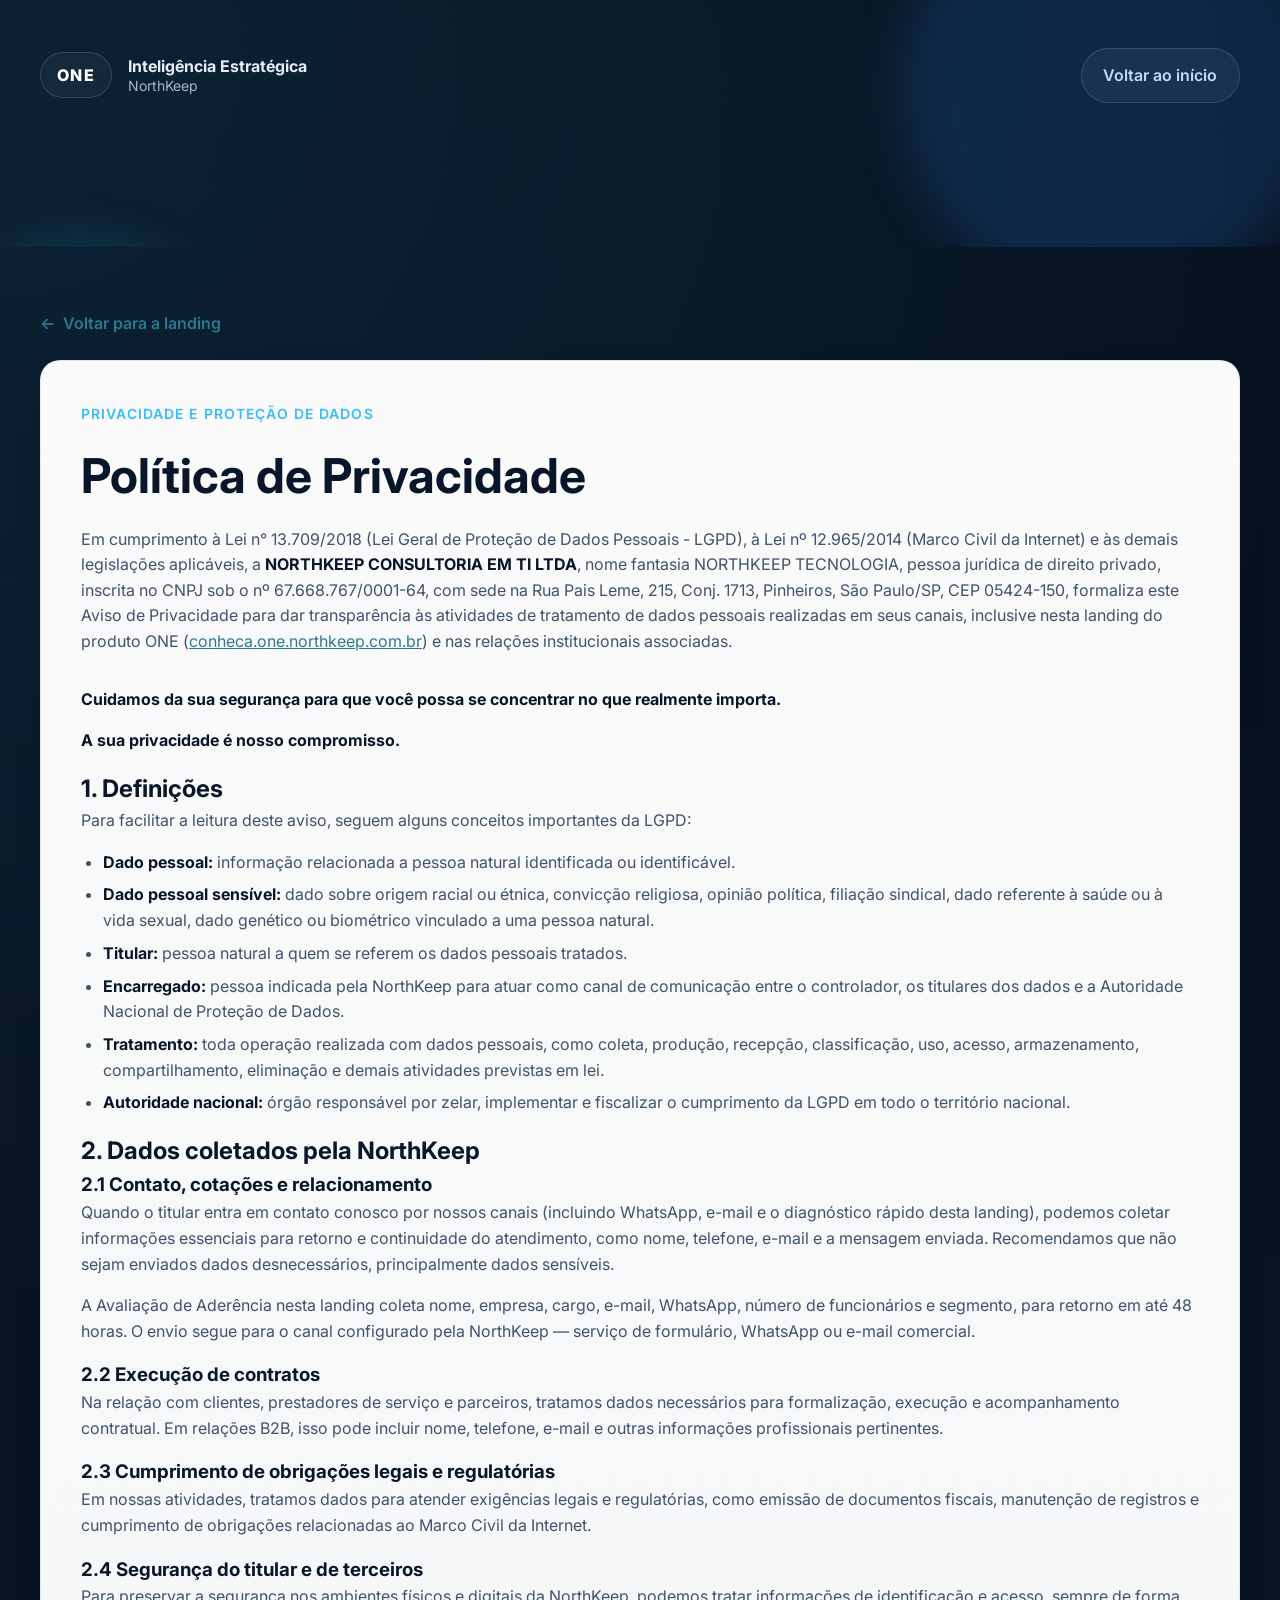
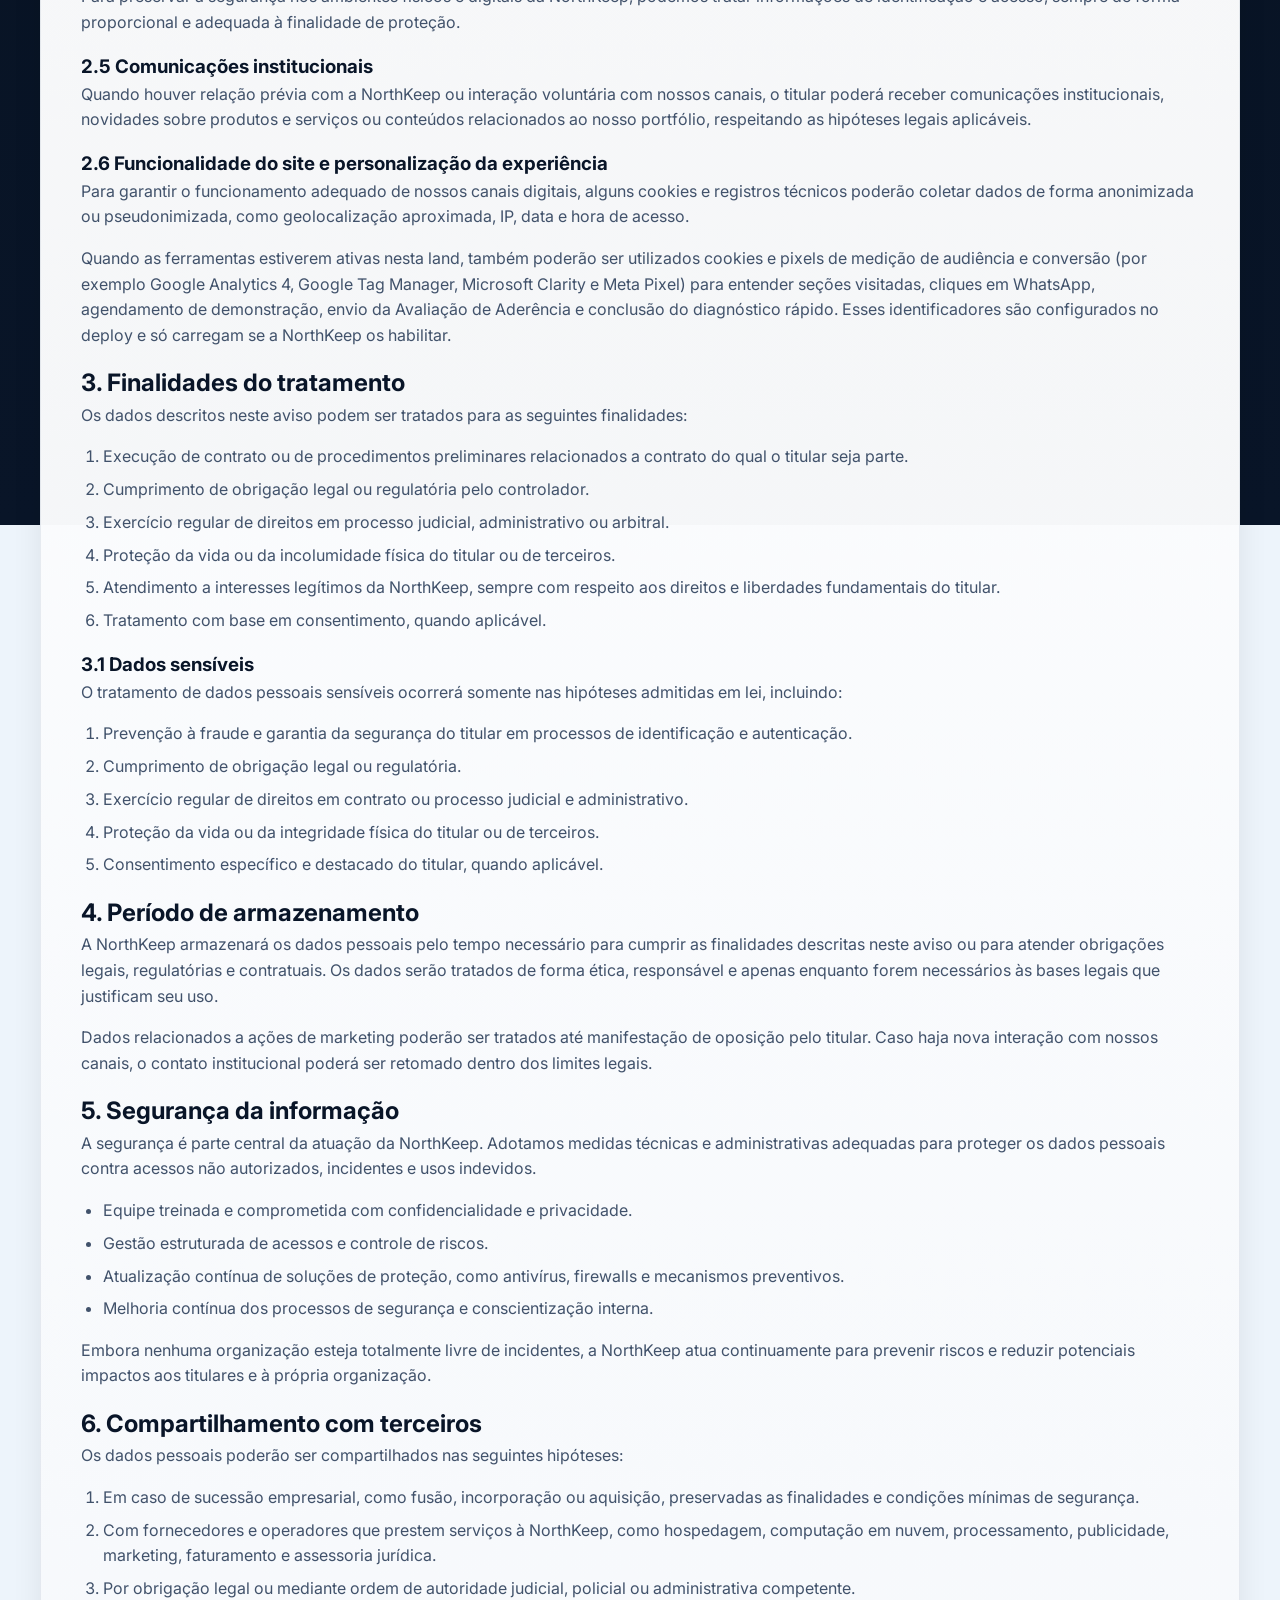
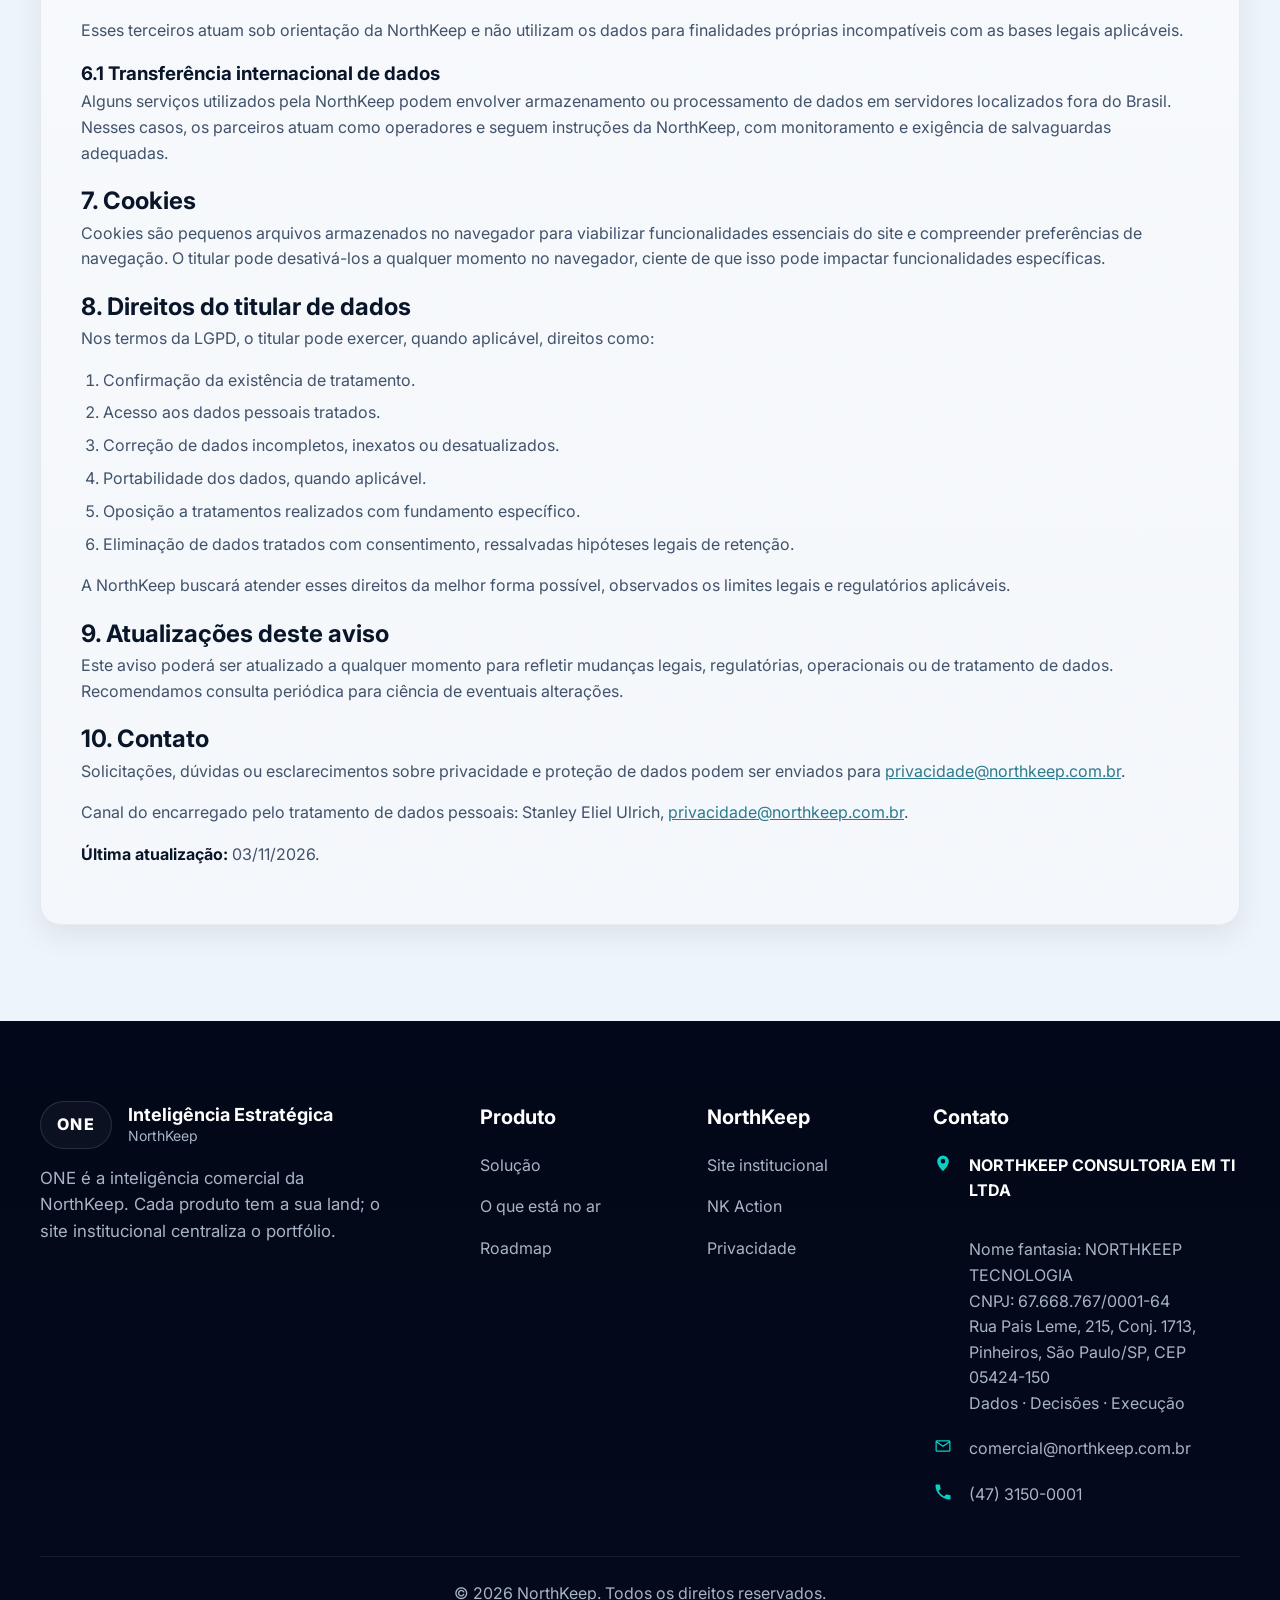
==== commit a942c767: "fix: indica o encarregado na política de privacidade Nomeia Stanley Eliel Ulrich como encarregado, n" ====
--- a/privacidade.html
+++ b/privacidade.html
@@ -218,8 +218,8 @@
                     <a href="mailto:privacidade@northkeep.com.br">privacidade@northkeep.com.br</a>.
                 </p>
                 <p>
-                    Canal do encarregado pelo tratamento de dados pessoais: o mesmo endereço de e-mail acima,
-                    até indicação formal de encarregado específico.
+                    Canal do encarregado pelo tratamento de dados pessoais: Stanley Eliel Ulrich,
+                    <a href="mailto:privacidade@northkeep.com.br">privacidade@northkeep.com.br</a>.
                 </p>
                 <p><strong>Última atualização:</strong> 03/11/2026.</p>
             </article>
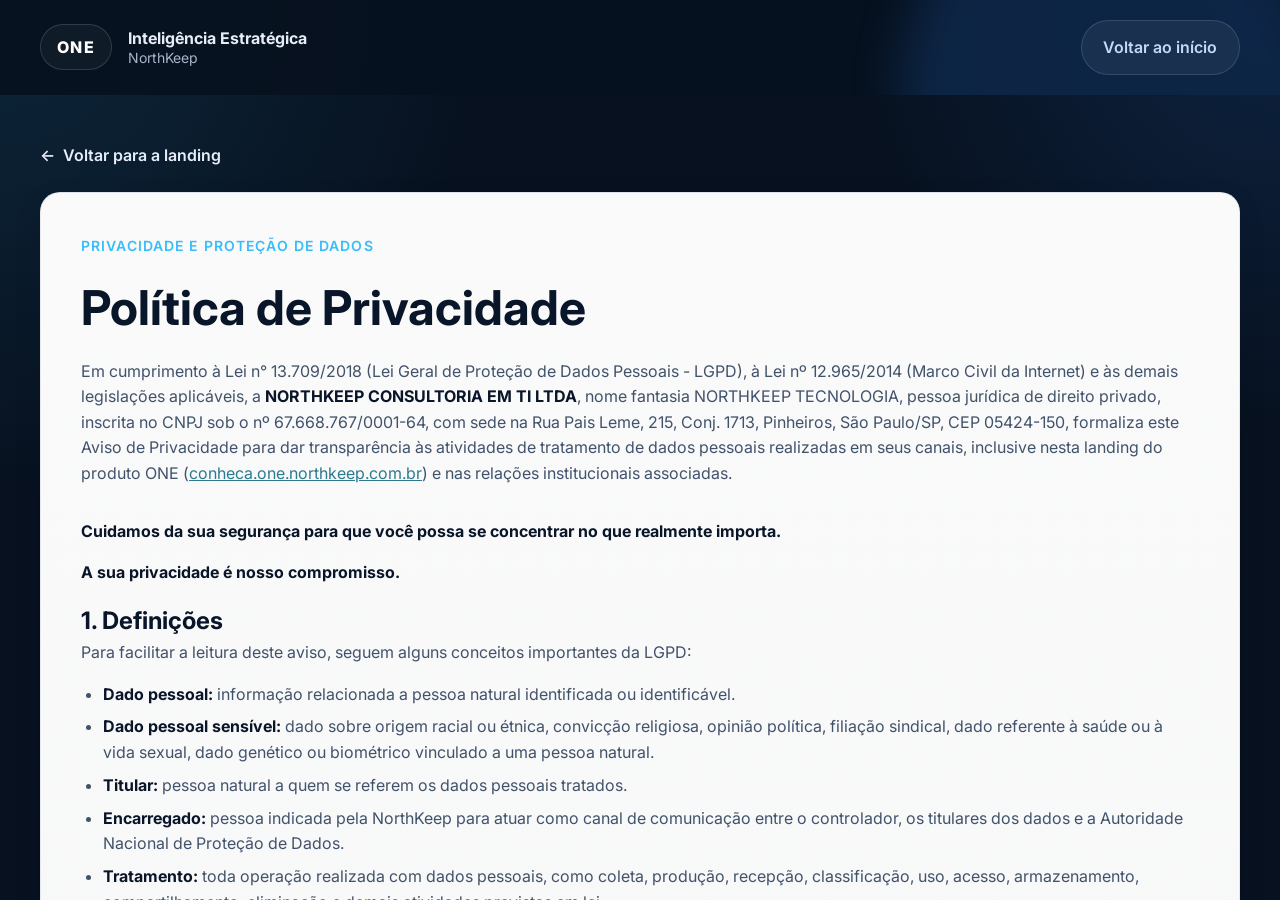
==== commit 4ce82209: "fix: corrige fundo e cabeçalho da política de privacidade O degradê da página cortava em 44% e o men" ====
--- a/privacidade.html
+++ b/privacidade.html
@@ -37,6 +37,7 @@
         </div>
     </header>
 
+    <div class="legal-scroll">
     <main id="conteudo" class="legal-page">
         <div class="container">
             <div class="legal-actions">
@@ -294,6 +295,7 @@
             <p>&copy; 2026 NorthKeep. Todos os direitos reservados.</p>
         </div>
     </footer>
+    </div>
     <script defer src="script.js"></script>
 </body>
 </html>
--- a/site-support.css
+++ b/site-support.css
@@ -139,13 +139,65 @@
 }
 
 .legal-body {
-    background:
-        radial-gradient(circle at top left, rgba(56, 189, 248, 0.1), transparent 28%),
-        linear-gradient(180deg, #06111e 0%, #091528 44%, #edf4fb 44%, #edf4fb 100%);
+    background-color: var(--color-bg);
+    background-image:
+        radial-gradient(circle at top left, rgba(56, 189, 248, 0.12), transparent 32%),
+        radial-gradient(circle at top right, rgba(47, 128, 237, 0.16), transparent 28%);
+    background-repeat: no-repeat;
+    min-height: 100vh;
+}
+
+.legal-body:has(.legal-scroll) {
+    display: flex;
+    flex-direction: column;
+    height: 100vh;
+    height: 100dvh;
+    overflow: hidden;
+}
+
+.legal-body .hero-shell {
+    flex: none;
+    padding: 0.85rem 0;
+    background: rgba(7, 17, 31, 0.94);
+}
+
+.legal-body .site-nav {
+    padding: 0.4rem 0;
+}
+
+.legal-body .site-nav.is-sticky {
+    position: static;
+    top: auto;
+    left: auto;
+    z-index: auto;
+    width: auto;
+    padding: 0.4rem 0;
+    border: 0;
+    border-radius: 0;
+    background: transparent;
+    box-shadow: none;
+    backdrop-filter: none;
+    transform: none;
+}
+
+.legal-scroll {
+    flex: 1 1 auto;
+    min-height: 0;
+    overflow: auto;
+    scroll-padding-top: 1.5rem;
 }
 
 .legal-page {
-    padding: var(--space-16) 0 var(--space-24);
+    padding: var(--space-12) 0 var(--space-24);
+}
+
+.legal-body #conteudo,
+.legal-body .legal-card :is(h1, h2, h3) {
+    scroll-margin-top: 1.5rem;
+}
+
+.legal-body .legal-back-link {
+    color: var(--color-text);
 }
 
 .legal-actions {
@@ -166,8 +218,10 @@
 }
 
 .legal-back-link:hover,
-.legal-back-link:focus-visible {
-    color: var(--color-primary-hover);
+.legal-back-link:focus-visible,
+.legal-body .legal-back-link:hover,
+.legal-body .legal-back-link:focus-visible {
+    color: #fff;
 }
 
 .legal-card {
